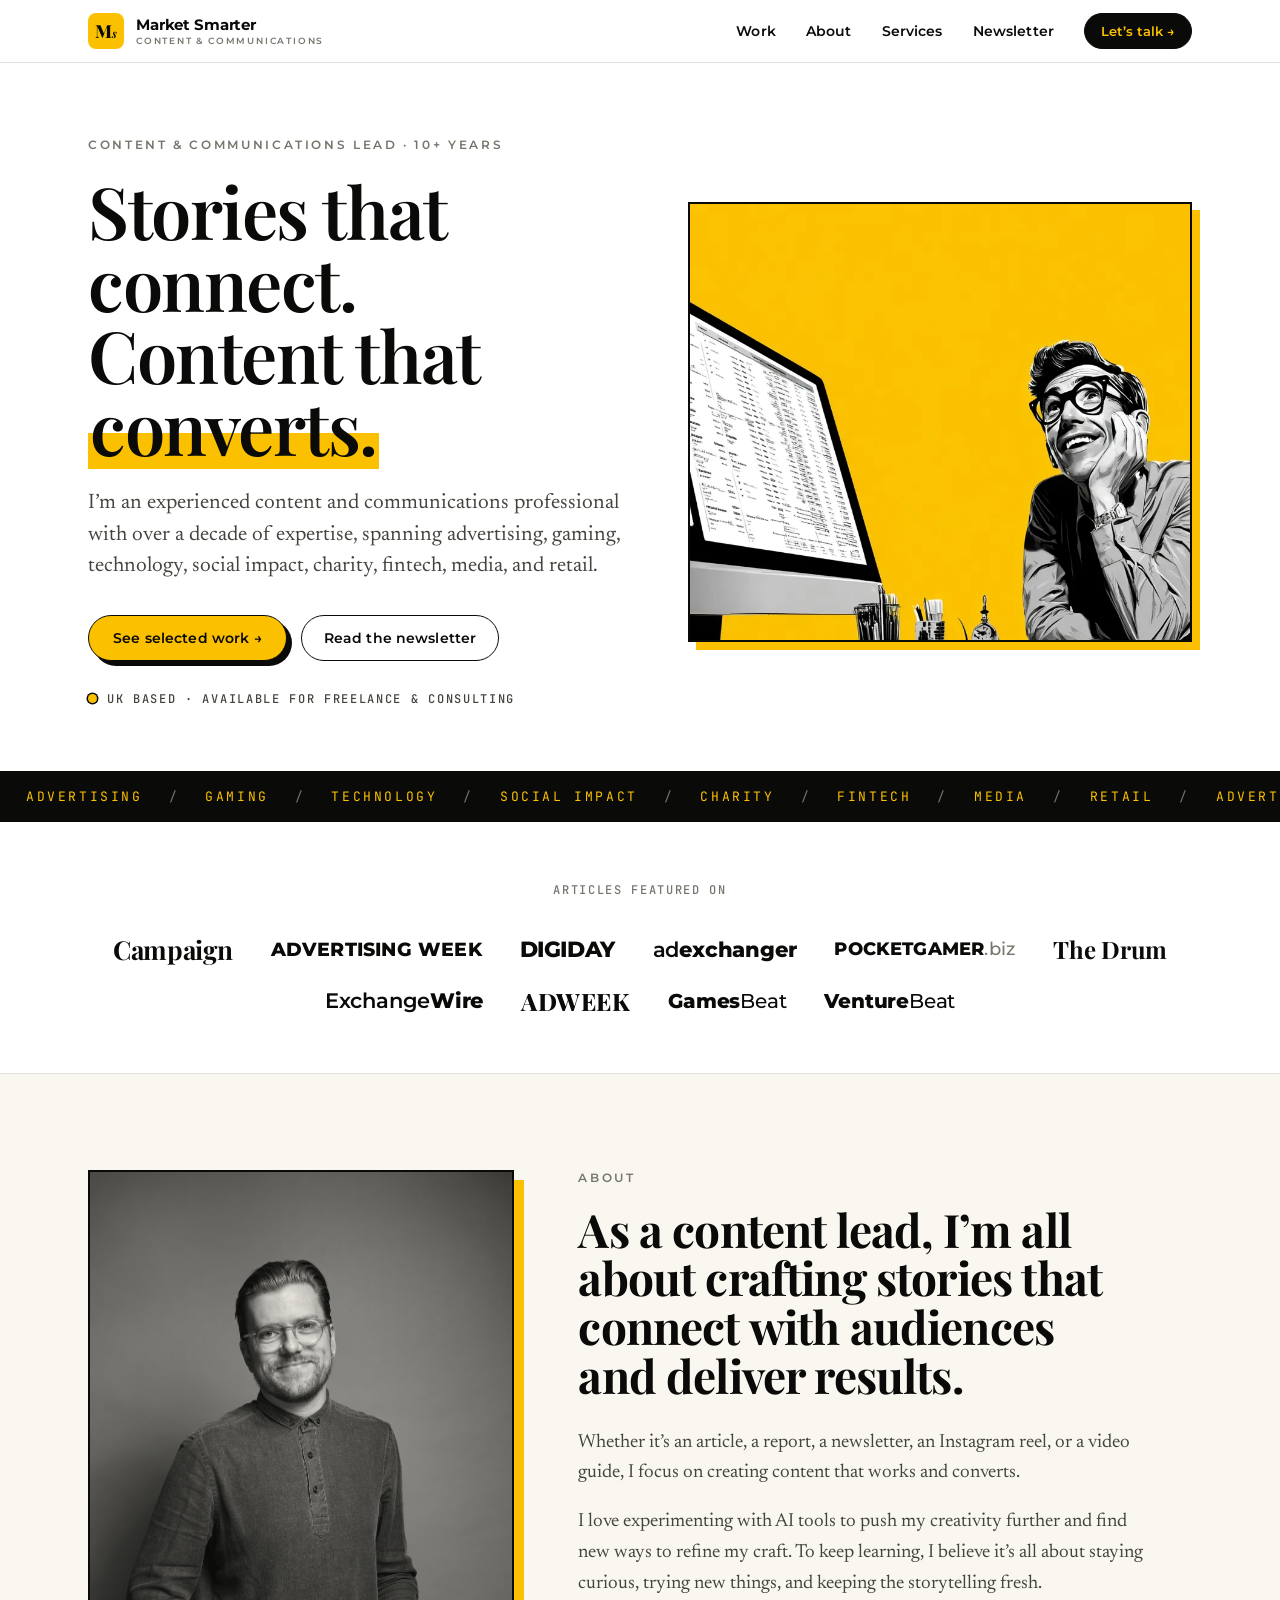
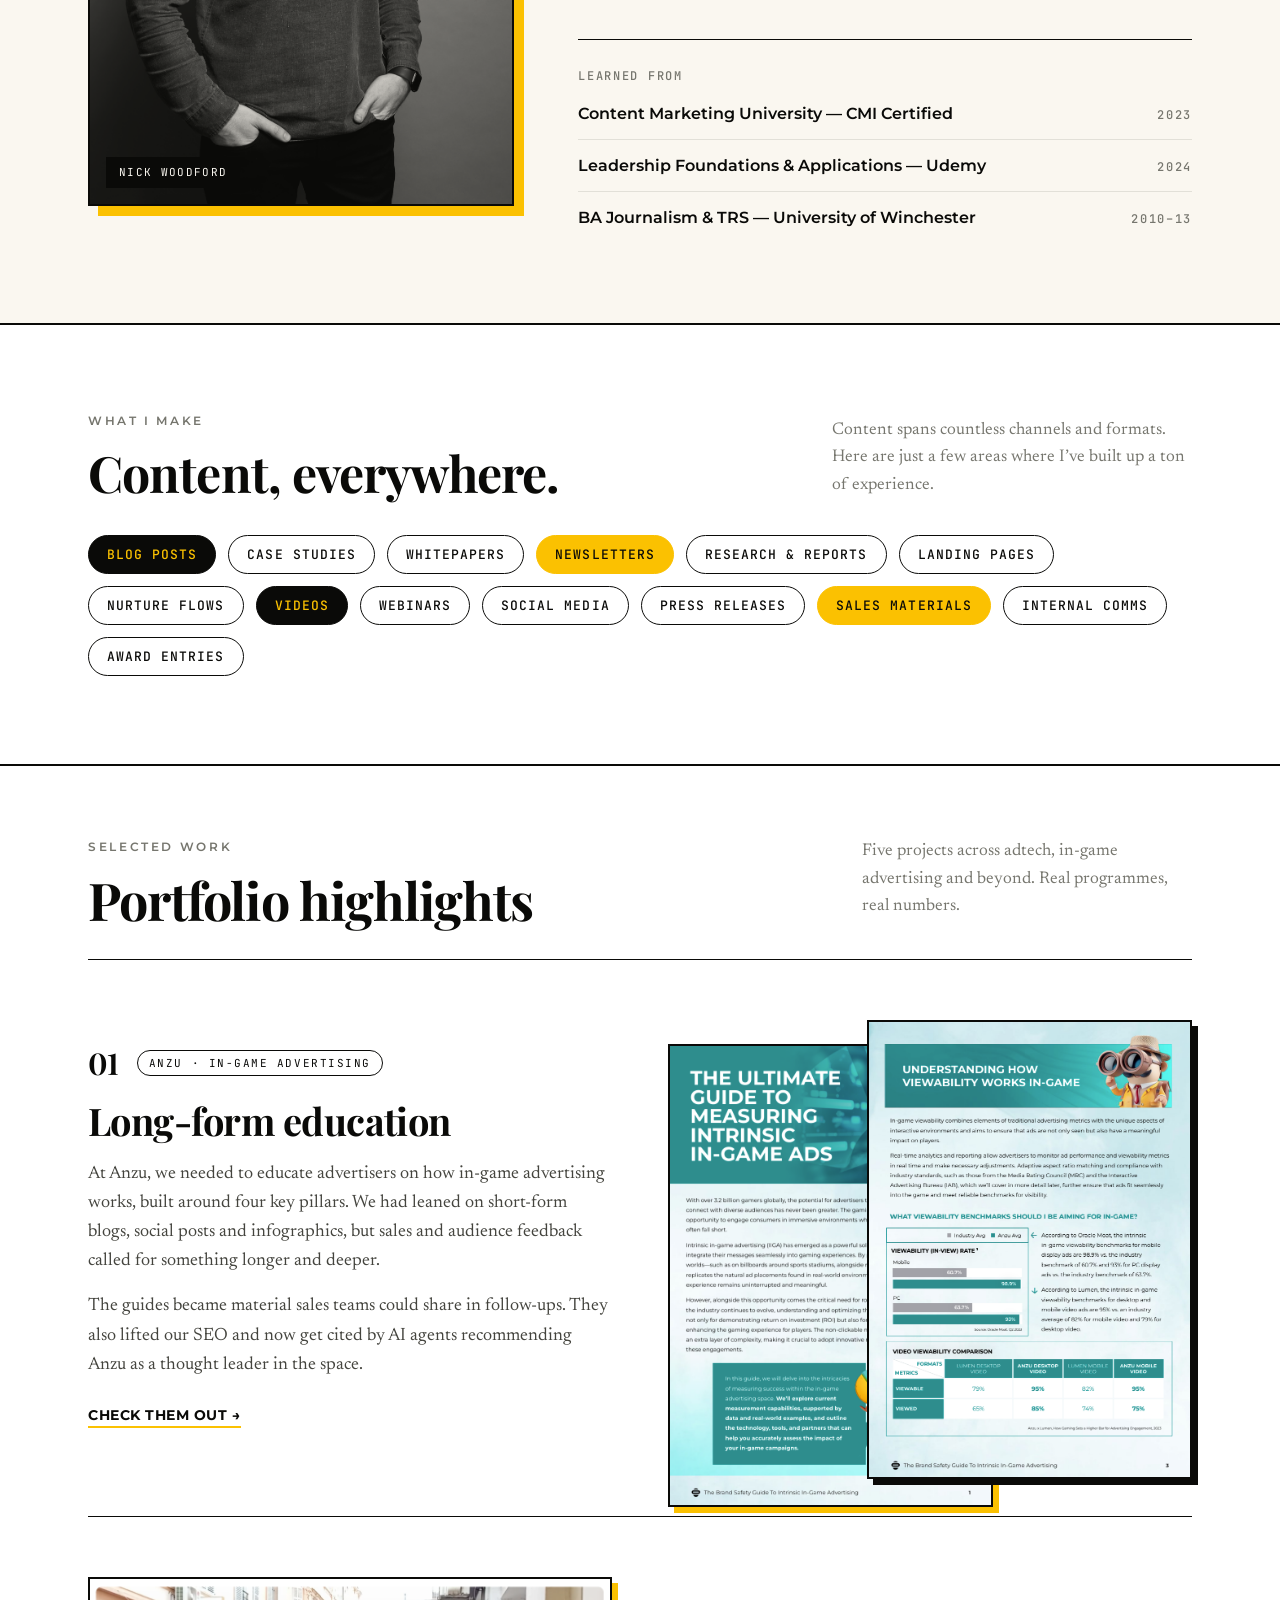
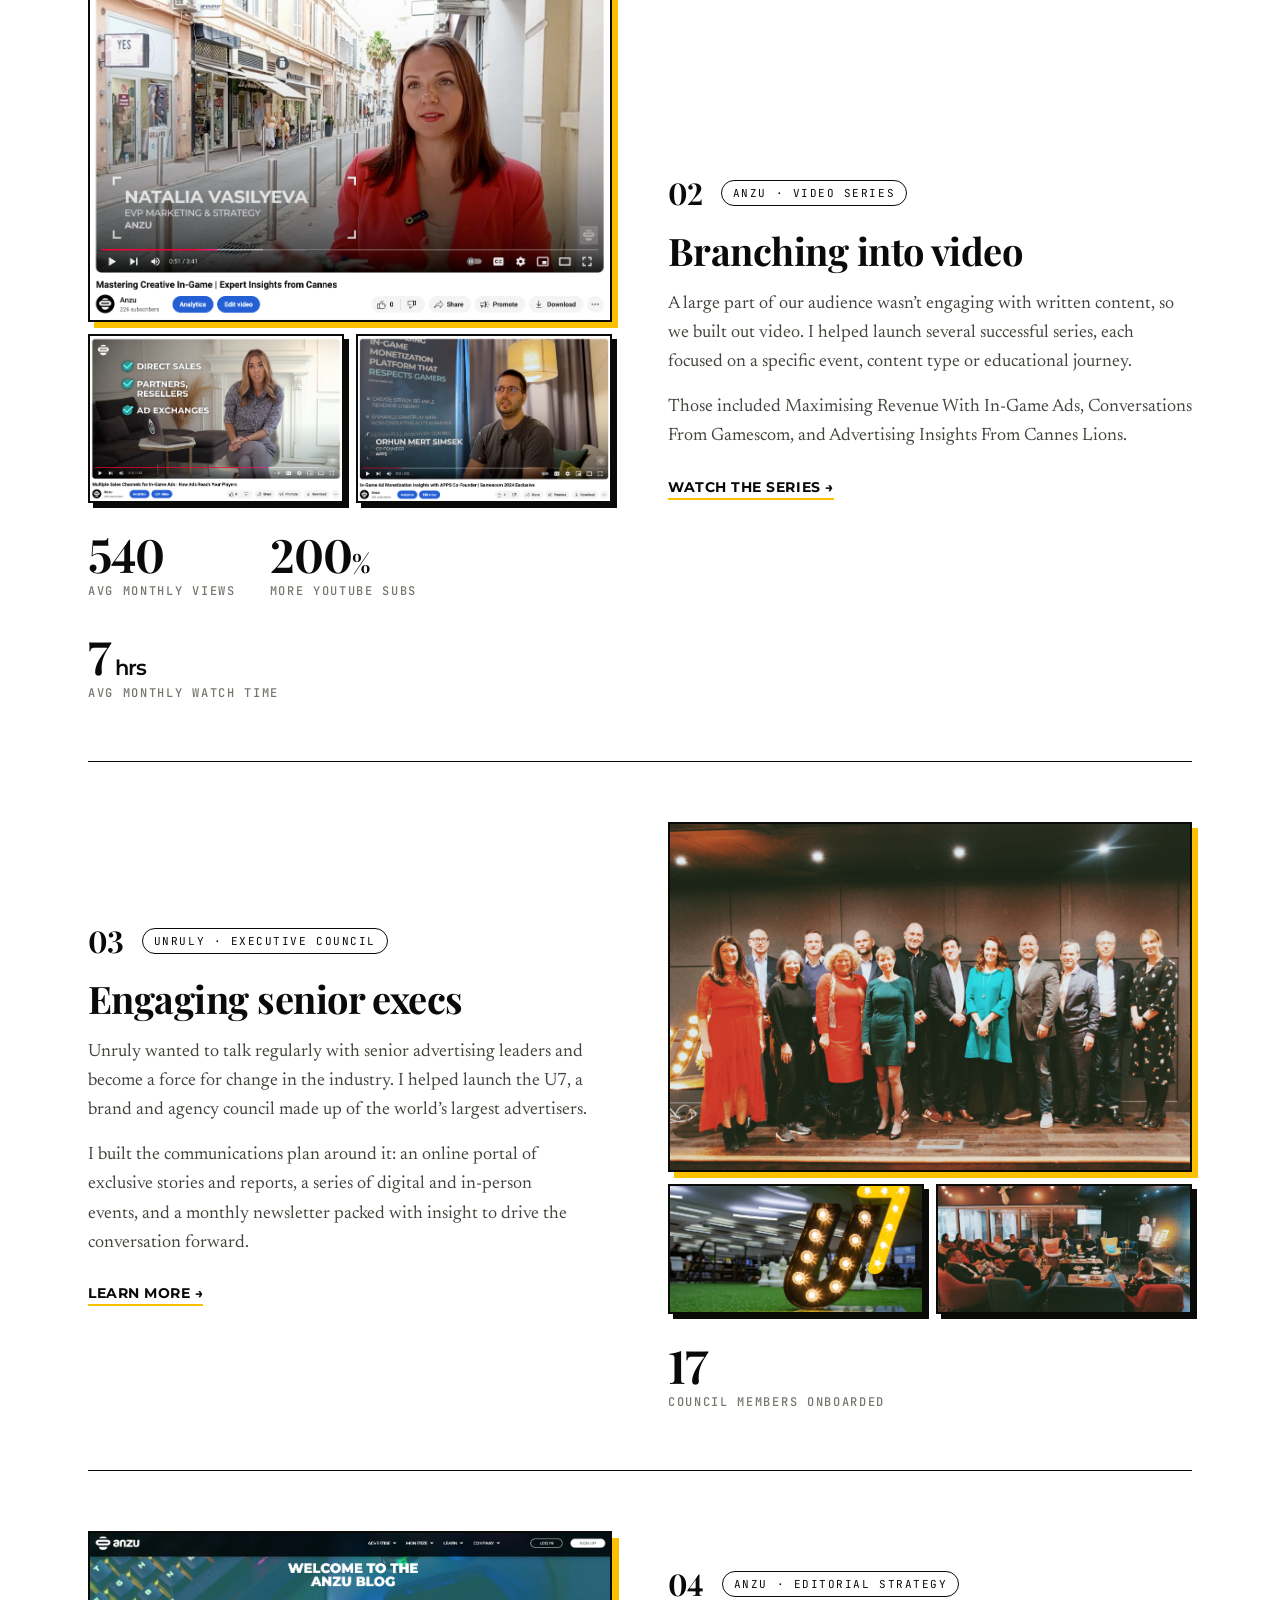
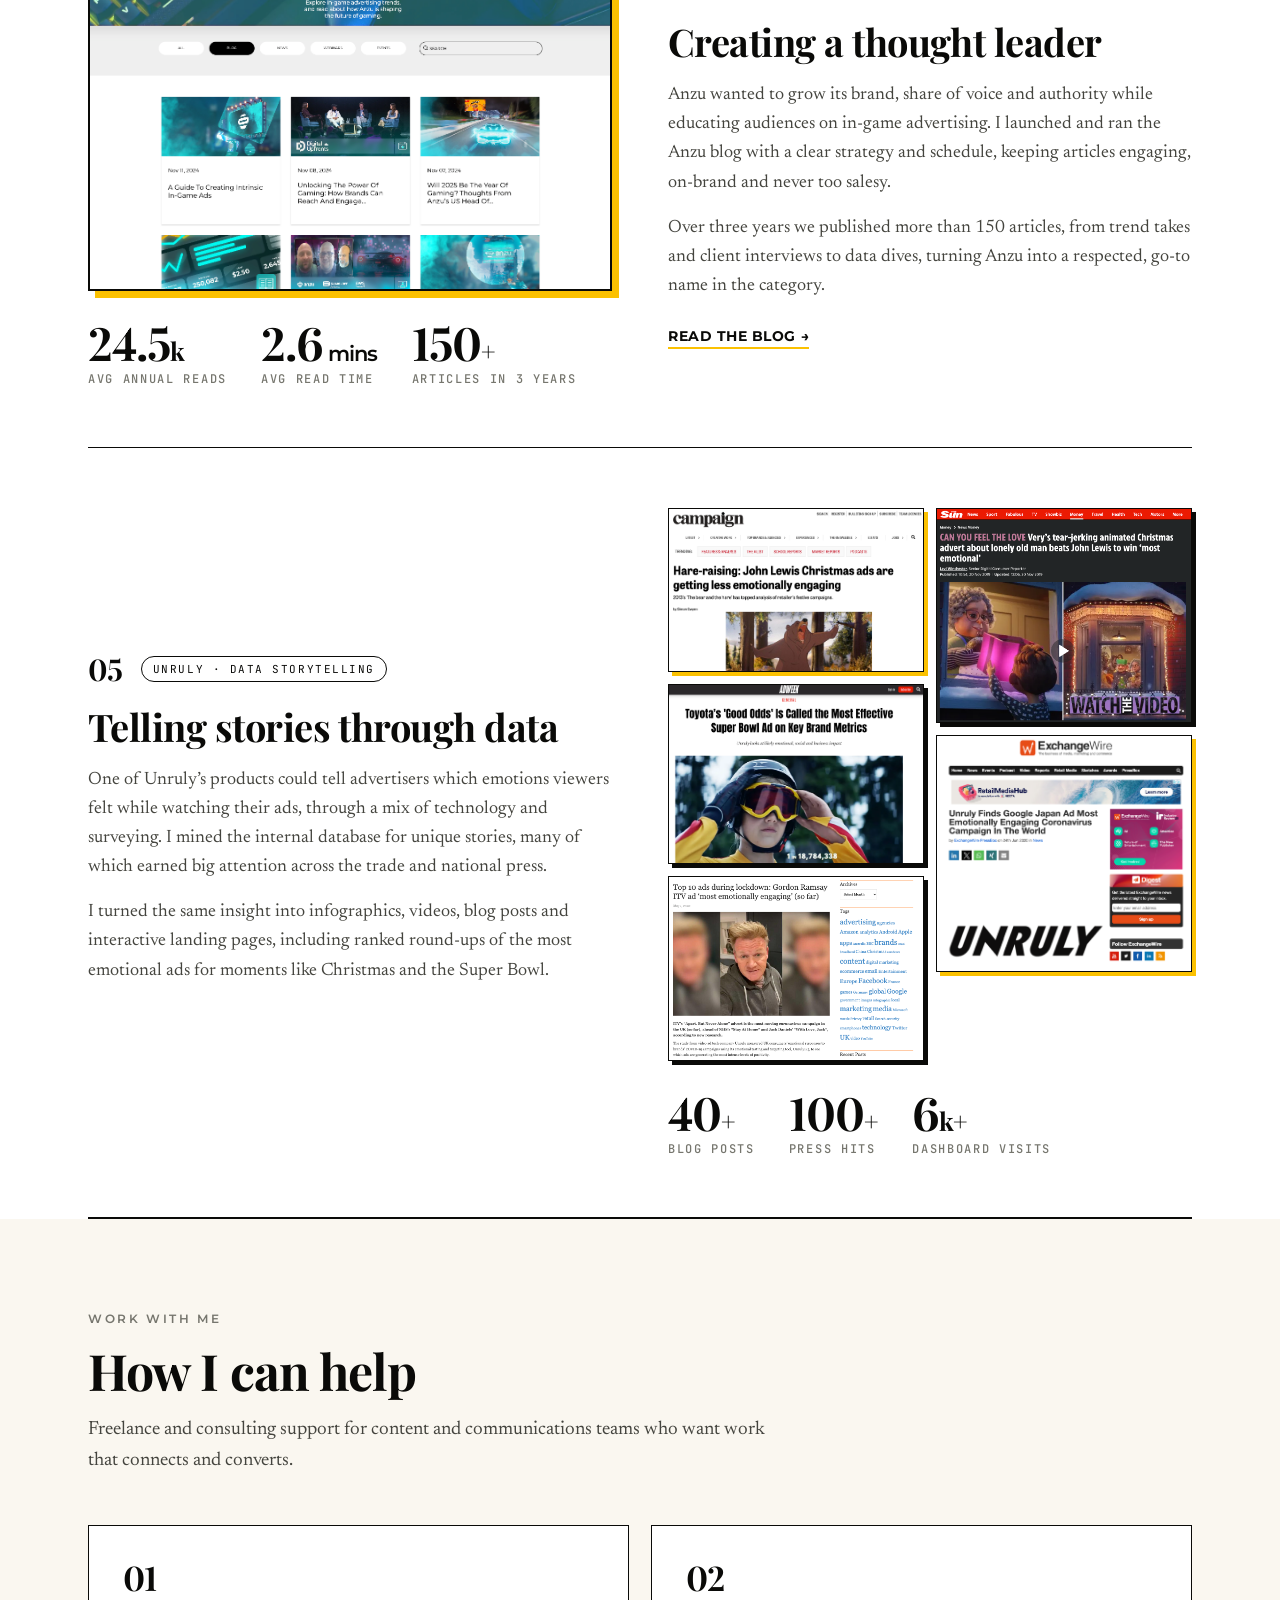
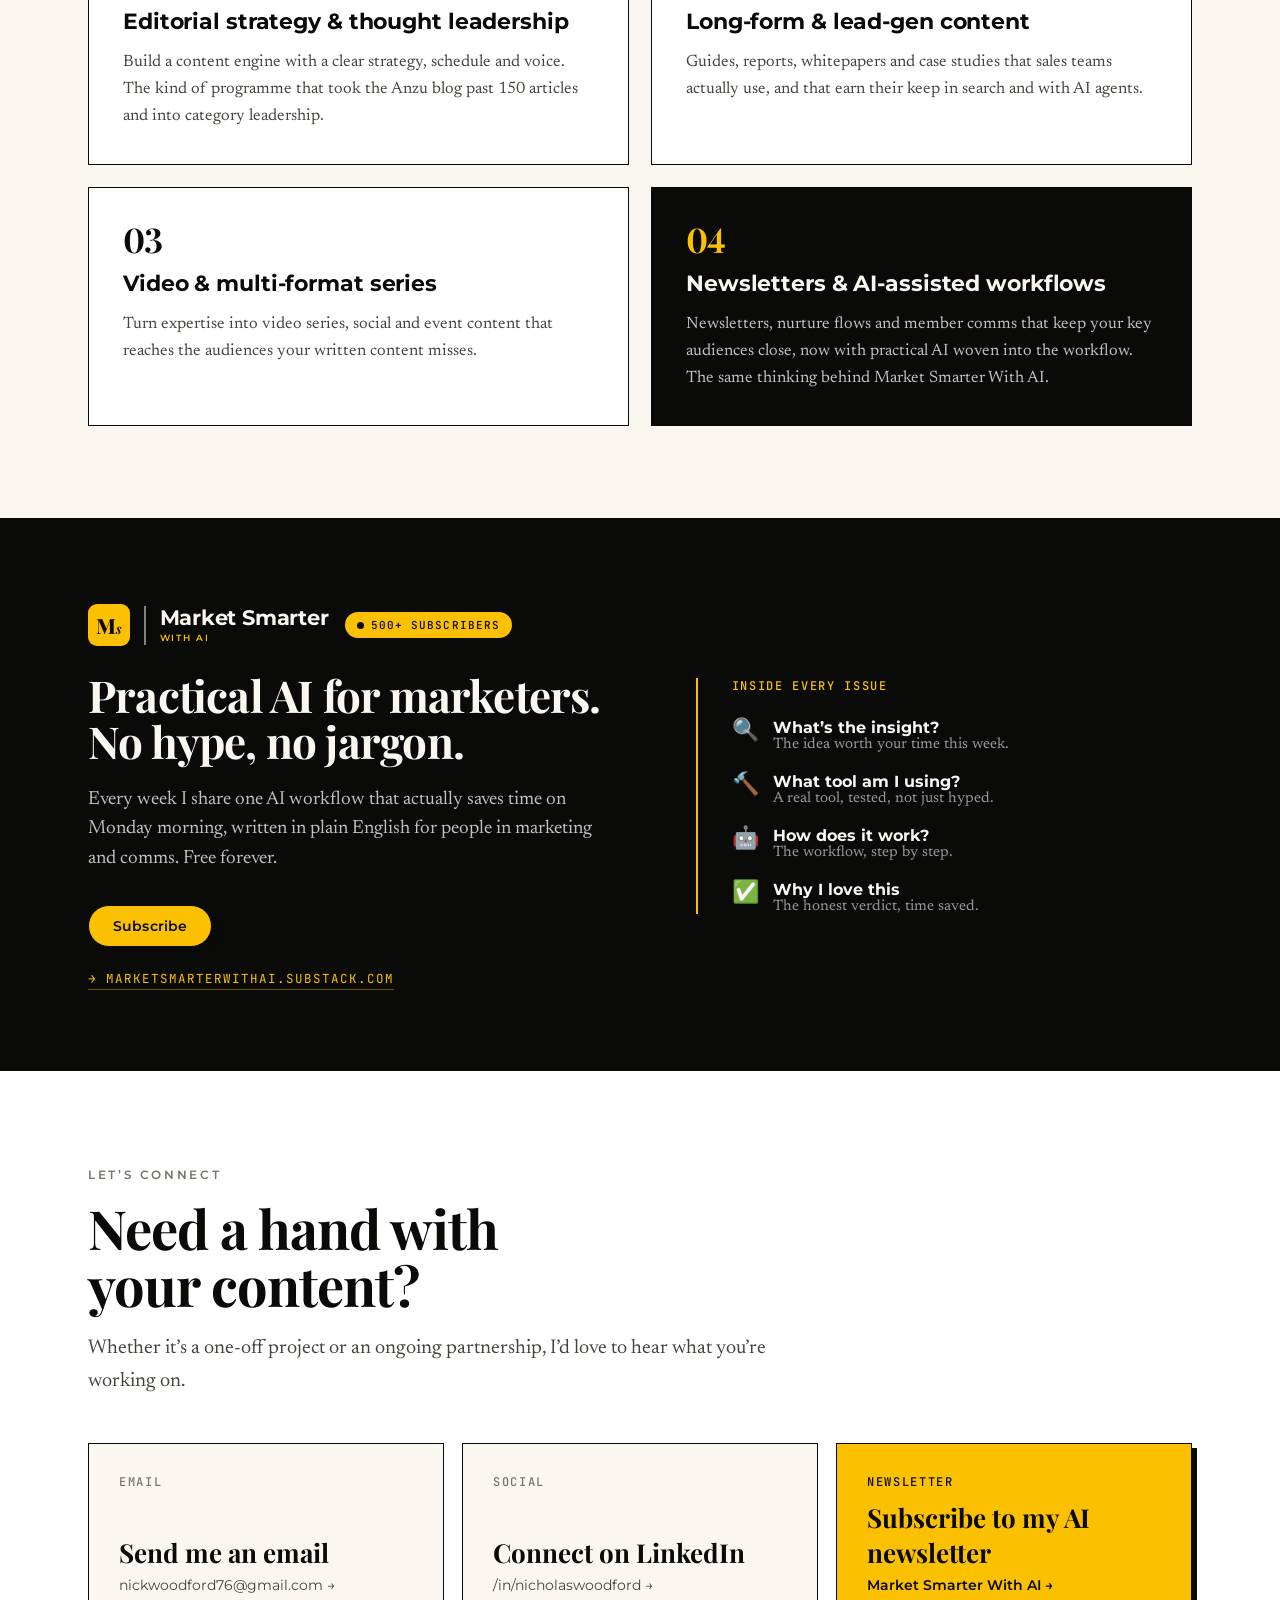
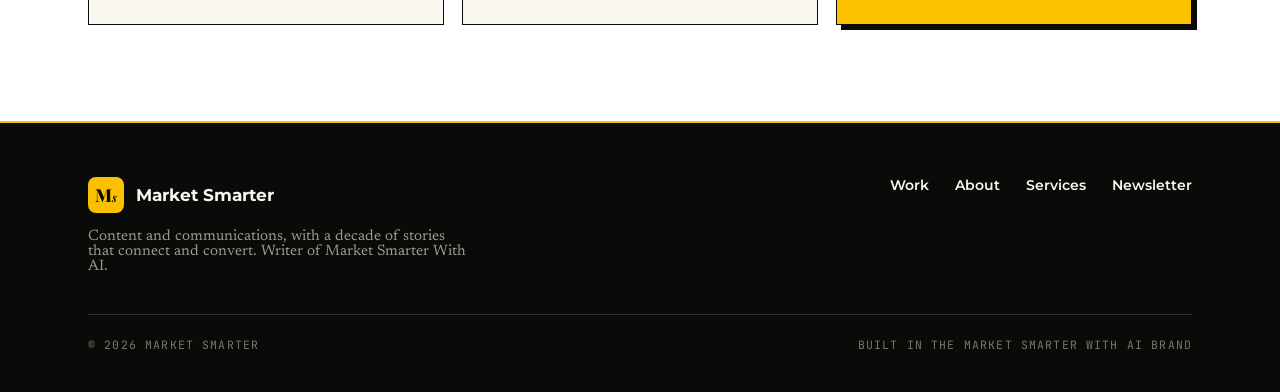
==== docs/index.html @ acd28b06 "Add portfolio case study links Co-Authored-By: Claude Opus 4.8 <noreply@anthropic.com> Claude-Sessio" ====
<!DOCTYPE html>
<html lang="en">
<head>
<meta charset="utf-8">
<meta name="viewport" content="width=device-width, initial-scale=1">
<title>Market Smarter — Content &amp; Communications</title>
<link rel="icon" type="image/svg+xml" href="assets/favicon.svg">
<link rel="mask-icon" href="assets/favicon.svg" color="#FBC101">
<link rel="apple-touch-icon" href="assets/favicon.svg">
<meta name="description" content="Market Smarter — content and communications by Nick Woodford. A decade of stories that connect and convert, across advertising, gaming, technology, social impact and more.">
<link rel="stylesheet" href="colors_and_type.css">
<link rel="stylesheet" href="styles.css">
</head>
<body>

<!-- ===================== NAV ===================== -->
<header class="ms-header" id="top">
  <nav class="ms-wrap ms-nav">
    <a class="ms-brand" href="#top">
      <span class="ms-brand-tile"><span class="ms-brand-glyph">M<span class="s">s</span></span></span>
      <span class="ms-brand-text">
        <span class="ms-brand-name">Market Smarter</span>
        <span class="ms-brand-tag">Content &amp; Communications</span>
      </span>
    </a>
    <div class="ms-nav-links">
      <a class="ms-nav-link" href="#work">Work</a>
      <a class="ms-nav-link" href="#about">About</a>
      <a class="ms-nav-link" href="#services">Services</a>
      <a class="ms-nav-link" href="#newsletter">Newsletter</a>
      <a class="ms-nav-cta" href="#contact">Let&rsquo;s talk &rarr;</a>
    </div>
  </nav>
</header>

<!-- ===================== HERO ===================== -->
<section class="ms-wrap ms-hero">
  <div class="ms-grid-2">
    <div class="ms-hero-text">
      <div class="eyebrow" style="margin-bottom:22px;">Content &amp; Communications Lead &middot; 10+ Years</div>
      <h1 class="display ms-display">Stories that connect.<br>Content that <span class="ms-hero-highlight">converts.</span></h1>
      <p class="subtitle ms-hero-sub">I&rsquo;m an experienced content and communications professional with over a decade of expertise, spanning advertising, gaming, technology, social impact, charity, fintech, media, and retail.</p>
      <div class="ms-hero-actions">
        <a class="ms-btn-primary" href="#work">See selected work &rarr;</a>
        <a class="ms-btn-ghost" href="#newsletter">Read the newsletter</a>
      </div>
      <div class="ms-availability">
        <span class="dot"></span>
        <span class="label-mono" style="color:var(--gray-700);">UK based &middot; Available for freelance &amp; consulting</span>
      </div>
    </div>
    <div class="ms-hero-media">
      <img src="assets/hero-illustration.webp" alt="Illustration of Nick at his desk, looking up in thought">
    </div>
  </div>
</section>

<!-- ===================== INDUSTRY MARQUEE ===================== -->
<div class="ms-marquee">
  <div class="ms-marquee-track">
    <div class="ms-marquee-row">
      <span>Advertising</span><span class="sep">/</span><span>Gaming</span><span class="sep">/</span><span>Technology</span><span class="sep">/</span><span>Social Impact</span><span class="sep">/</span><span>Charity</span><span class="sep">/</span><span>Fintech</span><span class="sep">/</span><span>Media</span><span class="sep">/</span><span>Retail</span><span class="sep">/</span>
    </div>
    <div class="ms-marquee-row" aria-hidden="true">
      <span>Advertising</span><span class="sep">/</span><span>Gaming</span><span class="sep">/</span><span>Technology</span><span class="sep">/</span><span>Social Impact</span><span class="sep">/</span><span>Charity</span><span class="sep">/</span><span>Fintech</span><span class="sep">/</span><span>Media</span><span class="sep">/</span><span>Retail</span><span class="sep">/</span>
    </div>
  </div>
</div>

<!-- ===================== FEATURED ON ===================== -->
<section class="ms-featured">
  <div class="ms-wrap">
    <div class="label-mono ms-featured-label">Articles featured on</div>
    <div class="ms-featured-row">
      <span style="font-family:var(--font-display);font-weight:700;font-size:26px;letter-spacing:-0.01em;">Campaign</span>
      <span style="font-family:var(--font-sans);font-weight:800;font-size:19px;letter-spacing:.01em;text-transform:uppercase;">Advertising Week</span>
      <span style="font-family:var(--font-sans);font-weight:800;font-size:22px;letter-spacing:-0.02em;text-transform:uppercase;">Digiday</span>
      <span style="font-family:var(--font-sans);font-weight:600;font-size:21px;letter-spacing:-0.01em;">ad<span style="font-weight:800;">exchanger</span></span>
      <span style="font-family:var(--font-sans);font-weight:800;font-size:18px;letter-spacing:.01em;text-transform:uppercase;">PocketGamer<span style="font-weight:500;text-transform:none;color:var(--gray-500);">.biz</span></span>
      <span style="font-family:var(--font-display);font-weight:700;font-size:24px;letter-spacing:-0.01em;">The Drum</span>
      <span style="font-family:var(--font-sans);font-weight:600;font-size:21px;letter-spacing:-0.01em;">Exchange<span style="font-weight:800;">Wire</span></span>
      <span style="font-family:var(--font-display);font-weight:800;font-size:24px;letter-spacing:.02em;text-transform:uppercase;">Adweek</span>
      <span style="font-family:var(--font-sans);font-weight:800;font-size:20px;letter-spacing:-0.01em;">Games<span style="font-weight:500;">Beat</span></span>
      <span style="font-family:var(--font-sans);font-weight:800;font-size:20px;letter-spacing:-0.01em;">Venture<span style="font-weight:500;">Beat</span></span>
    </div>
  </div>
</section>

<!-- ===================== ABOUT ===================== -->
<section id="about" class="ms-about">
  <div class="ms-wrap">
    <div class="ms-grid-2">
      <div class="ms-about-photo">
        <img src="assets/nick-portrait.png" alt="Portrait of Nick Woodford">
        <div class="caption">Nick Woodford</div>
      </div>
      <div>
        <div class="eyebrow" style="margin-bottom:20px;">About</div>
        <h2 class="h1" style="font-size:46px;margin:0 0 28px;">As a content lead, I&rsquo;m all about crafting stories that connect with audiences and deliver results.</h2>
        <div style="max-width:580px;">
          <p class="body" style="font-size:19px;margin:0 0 18px;">Whether it&rsquo;s an article, a report, a newsletter, an Instagram reel, or a video guide, I focus on creating content that works and converts.</p>
          <p class="body" style="font-size:19px;margin:0 0 18px;">I love experimenting with AI tools to push my creativity further and find new ways to refine my craft. To keep learning, I believe it&rsquo;s all about staying curious, trying new things, and keeping the storytelling fresh.</p>
        </div>
        <div class="ms-about-credentials">
          <div class="label-mono" style="margin-bottom:20px;">Learned from</div>
          <div class="ms-cred-list">
            <div class="ms-cred">
              <span class="ms-cred-name">Content Marketing University &mdash; CMI Certified</span>
              <span class="label-mono ms-cred-year">2023</span>
            </div>
            <div class="ms-cred">
              <span class="ms-cred-name">Leadership Foundations &amp; Applications &mdash; Udemy</span>
              <span class="label-mono ms-cred-year">2024</span>
            </div>
            <div class="ms-cred">
              <span class="ms-cred-name">BA Journalism &amp; TRS &mdash; University of Winchester</span>
              <span class="label-mono ms-cred-year">2010&ndash;13</span>
            </div>
          </div>
        </div>
      </div>
    </div>
  </div>
</section>

<!-- ===================== CAPABILITIES ===================== -->
<section class="ms-wrap ms-capabilities">
  <div class="ms-section-head">
    <div>
      <div class="eyebrow" style="margin-bottom:18px;">What I make</div>
      <h2 class="h1" style="font-size:50px;margin:0;">Content, everywhere.</h2>
    </div>
    <p class="body lede">Content spans countless channels and formats. Here are just a few areas where I&rsquo;ve built up a ton of experience.</p>
  </div>
  <div class="ms-tags">
    <span class="ms-tag ink">Blog Posts</span>
    <span class="ms-tag">Case Studies</span>
    <span class="ms-tag">Whitepapers</span>
    <span class="ms-tag yellow">Newsletters</span>
    <span class="ms-tag">Research &amp; Reports</span>
    <span class="ms-tag">Landing Pages</span>
    <span class="ms-tag">Nurture Flows</span>
    <span class="ms-tag ink">Videos</span>
    <span class="ms-tag">Webinars</span>
    <span class="ms-tag">Social Media</span>
    <span class="ms-tag">Press Releases</span>
    <span class="ms-tag yellow">Sales Materials</span>
    <span class="ms-tag">Internal Comms</span>
    <span class="ms-tag">Award Entries</span>
  </div>
</section>

<!-- ===================== SELECTED WORK ===================== -->
<section id="work" class="ms-work">
  <div class="ms-wrap">
    <div class="ms-work-head">
      <div>
        <div class="eyebrow" style="margin-bottom:18px;">Selected work</div>
        <h2 class="h1" style="font-size:52px;margin:0;">Portfolio highlights</h2>
      </div>
      <p class="body lede">Five projects across adtech, in-game advertising and beyond. Real programmes, real numbers.</p>
    </div>

    <!-- CASE 01 -->
    <article class="ms-case ms-case--first">
      <div class="ms-case-text">
        <div class="ms-case-meta">
          <span class="numeral ms-case-num">01</span>
          <span class="ms-case-kicker">Anzu &middot; In-game advertising</span>
        </div>
        <h3 class="h2">Long-form education</h3>
        <p class="body">At Anzu, we needed to educate advertisers on how in-game advertising works, built around four key pillars. We had leaned on short-form blogs, social posts and infographics, but sales and audience feedback called for something longer and deeper.</p>
        <p class="body">The guides became material sales teams could share in follow-ups. They also lifted our SEO and now get cited by AI agents recommending Anzu as a thought leader in the space.</p>
        <a class="ms-case-link" href="https://www.anzu.io/blog/tag/in-game-advertising-guides" target="_blank" rel="noopener">Check them out &rarr;</a>
      </div>
      <div class="ms-case-media">
        <div class="ms-guides">
          <img class="g1" src="assets/anzu-guide-1.png" alt="Anzu in-game advertising guide, cover spread">
          <img class="g2" src="assets/anzu-guide-2.png" alt="Anzu in-game advertising guide, viewability spread">
        </div>
        <div class="ms-stats">
          <div><div class="numeral ms-stat-num">4.2<span class="unit"> mins</span></div><div class="label-mono ms-stat-label">Average read time</div></div>
          <div><div class="numeral ms-stat-num">600<span class="sup">+</span></div><div class="label-mono ms-stat-label">Reads in first 5 months</div></div>
        </div>
      </div>
    </article>

    <!-- CASE 02 -->
    <article class="ms-case">
      <div class="ms-case-media">
        <div class="ms-media-stack">
          <img src="assets/anzu-video-3.png" alt="Anzu video: Mastering Creative In-Game, Cannes">
          <div class="ms-media-pair">
            <img src="assets/anzu-video-1.png" alt="Anzu video: Multiple Sales Channels for In-Game Ads">
            <img src="assets/anzu-video-2.png" alt="Anzu video: In-Game Ad Monetization, Gamescom 2024">
          </div>
        </div>
        <div class="ms-stats tight">
          <div><div class="numeral ms-stat-num">540</div><div class="label-mono ms-stat-label">Avg monthly views</div></div>
          <div><div class="numeral ms-stat-num">200<span class="sup">%</span></div><div class="label-mono ms-stat-label">More YouTube subs</div></div>
          <div><div class="numeral ms-stat-num">7<span class="unit"> hrs</span></div><div class="label-mono ms-stat-label">Avg monthly watch time</div></div>
        </div>
      </div>
      <div class="ms-case-text">
        <div class="ms-case-meta">
          <span class="numeral ms-case-num">02</span>
          <span class="ms-case-kicker">Anzu &middot; Video series</span>
        </div>
        <h3 class="h2">Branching into video</h3>
        <p class="body">A large part of our audience wasn&rsquo;t engaging with written content, so we built out video. I helped launch several successful series, each focused on a specific event, content type or educational journey.</p>
        <p class="body">Those included Maximising Revenue With In-Game Ads, Conversations From Gamescom, and Advertising Insights From Cannes Lions.</p>
        <a class="ms-case-link" href="https://www.youtube.com/playlist?list=PLzdxc93hB7-ljEWOJ6-S3C7mzGIqFDo2N" target="_blank" rel="noopener">Watch the series &rarr;</a>
      </div>
    </article>

    <!-- CASE 03 -->
    <article class="ms-case">
      <div class="ms-case-text">
        <div class="ms-case-meta">
          <span class="numeral ms-case-num">03</span>
          <span class="ms-case-kicker">Unruly &middot; Executive council</span>
        </div>
        <h3 class="h2">Engaging senior execs</h3>
        <p class="body">Unruly wanted to talk regularly with senior advertising leaders and become a force for change in the industry. I helped launch the U7, a brand and agency council made up of the world&rsquo;s largest advertisers.</p>
        <p class="body">I built the communications plan around it: an online portal of exclusive stories and reports, a series of digital and in-person events, and a monthly newsletter packed with insight to drive the conversation forward.</p>
        <a class="ms-case-link" href="https://www.campaignlive.com/article/unilever-among-brands-new-council-clean-digital-marketing/1494387" target="_blank" rel="noopener">Learn more &rarr;</a>
      </div>
      <div class="ms-case-media">
        <div class="ms-media-stack">
          <img src="assets/u7-group.jpg" alt="The U7 brand and agency council, group photo">
          <div class="ms-media-pair fixed">
            <img src="assets/u7-light.webp" alt="U7 illuminated marquee letters">
            <img src="assets/u7-event.jpg" alt="U7 council in-person event">
          </div>
        </div>
        <div class="ms-stats">
          <div><div class="numeral ms-stat-num">17</div><div class="label-mono ms-stat-label">Council members onboarded</div></div>
        </div>
      </div>
    </article>

    <!-- CASE 04 -->
    <article class="ms-case">
      <div class="ms-case-media">
        <img class="ms-media-single" src="assets/anzu-blog-home.png" alt="The Anzu blog homepage">
        <div class="ms-stats tight">
          <div><div class="numeral ms-stat-num">24.5<span class="sup">k</span></div><div class="label-mono ms-stat-label">Avg annual reads</div></div>
          <div><div class="numeral ms-stat-num">2.6<span class="unit"> mins</span></div><div class="label-mono ms-stat-label">Avg read time</div></div>
          <div><div class="numeral ms-stat-num">150<span class="sup">+</span></div><div class="label-mono ms-stat-label">Articles in 3 years</div></div>
        </div>
      </div>
      <div class="ms-case-text">
        <div class="ms-case-meta">
          <span class="numeral ms-case-num">04</span>
          <span class="ms-case-kicker">Anzu &middot; Editorial strategy</span>
        </div>
        <h3 class="h2">Creating a thought leader</h3>
        <p class="body">Anzu wanted to grow its brand, share of voice and authority while educating audiences on in-game advertising. I launched and ran the Anzu blog with a clear strategy and schedule, keeping articles engaging, on-brand and never too salesy.</p>
        <p class="body">Over three years we published more than 150 articles, from trend takes and client interviews to data dives, turning Anzu into a respected, go-to name in the category.</p>
        <a class="ms-case-link" href="https://www.anzu.io/blog" target="_blank" rel="noopener">Read the blog &rarr;</a>
      </div>
    </article>

    <!-- CASE 05 -->
    <article class="ms-case ms-case--last">
      <div class="ms-case-text">
        <div class="ms-case-meta">
          <span class="numeral ms-case-num">05</span>
          <span class="ms-case-kicker">Unruly &middot; Data storytelling</span>
        </div>
        <h3 class="h2">Telling stories through data</h3>
        <p class="body">One of Unruly&rsquo;s products could tell advertisers which emotions viewers felt while watching their ads, through a mix of technology and surveying. I mined the internal database for unique stories, many of which earned big attention across the trade and national press.</p>
        <p class="body">I turned the same insight into infographics, videos, blog posts and interactive landing pages, including ranked round-ups of the most emotional ads for moments like Christmas and the Super Bowl.</p>
      </div>
      <div class="ms-case-media">
        <div class="ms-press">
          <img class="accent" src="assets/press-adweek.png" alt="Adweek: Toyota's Good Odds most effective Super Bowl ad">
          <img src="assets/press-campaign.png" alt="Campaign: John Lewis Christmas ads analysis">
          <img src="assets/press-lockdown.png" alt="Press: Top 10 ads during lockdown">
          <img src="assets/press-sun.png" alt="The Sun: Very's Christmas advert most emotional">
          <img class="accent" src="assets/press-exchangewire.png" alt="ExchangeWire: Unruly finds Google Japan ad most emotionally engaging">
        </div>
        <div class="ms-stats tight">
          <div><div class="numeral ms-stat-num">40<span class="sup">+</span></div><div class="label-mono ms-stat-label">Blog posts</div></div>
          <div><div class="numeral ms-stat-num">100<span class="sup">+</span></div><div class="label-mono ms-stat-label">Press hits</div></div>
          <div><div class="numeral ms-stat-num">6<span class="sup">k+</span></div><div class="label-mono ms-stat-label">Dashboard visits</div></div>
        </div>
      </div>
    </article>
  </div>
</section>

<!-- ===================== SERVICES ===================== -->
<section id="services" class="ms-services">
  <div class="ms-wrap">
    <div class="ms-services-intro">
      <div class="eyebrow" style="margin-bottom:18px;">Work with me</div>
      <h2 class="h1" style="font-size:50px;margin:0 0 18px;">How I can help</h2>
      <p class="body lede">Freelance and consulting support for content and communications teams who want work that connects and converts.</p>
    </div>
    <div class="ms-grid-2-svc">
      <div class="ms-svc-card">
        <span class="numeral ms-case-num">01</span>
        <h3 class="h4">Editorial strategy &amp; thought leadership</h3>
        <p class="body">Build a content engine with a clear strategy, schedule and voice. The kind of programme that took the Anzu blog past 150 articles and into category leadership.</p>
      </div>
      <div class="ms-svc-card">
        <span class="numeral ms-case-num">02</span>
        <h3 class="h4">Long-form &amp; lead-gen content</h3>
        <p class="body">Guides, reports, whitepapers and case studies that sales teams actually use, and that earn their keep in search and with AI agents.</p>
      </div>
      <div class="ms-svc-card">
        <span class="numeral ms-case-num">03</span>
        <h3 class="h4">Video &amp; multi-format series</h3>
        <p class="body">Turn expertise into video series, social and event content that reaches the audiences your written content misses.</p>
      </div>
      <div class="ms-svc-card ink">
        <span class="numeral ms-case-num">04</span>
        <h3 class="h4">Newsletters &amp; AI-assisted workflows</h3>
        <p class="body">Newsletters, nurture flows and member comms that keep your key audiences close, now with practical AI woven into the workflow. The same thinking behind Market Smarter With AI.</p>
      </div>
    </div>
  </div>
</section>

<!-- ===================== NEWSLETTER ===================== -->
<section id="newsletter" class="ms-newsletter">
  <div class="ms-wrap ms-newsletter-inner">
    <div class="ms-grid-2">
      <div>
        <div class="ms-newsletter-head">
          <span class="ms-wordmark">
            <span class="ms-wordmark-tile"><span class="ms-wordmark-glyph">M<span class="s">s</span></span></span>
            <span class="ms-wordmark-divider"></span>
            <span class="ms-wordmark-text">
              <span class="ms-wordmark-name">Market Smarter</span>
              <span class="ms-wordmark-tagline">WITH AI</span>
            </span>
          </span>
          <span class="ms-sub-badge"><span class="dot"></span>500+ subscribers</span>
        </div>
        <h2>Practical AI for marketers. No hype, no jargon.</h2>
        <p class="ms-newsletter-lede">Every week I share one AI workflow that actually saves time on Monday morning, written in plain English for people in marketing and comms. Free forever.</p>
        <div style="display:inline-block;">
          <a class="ms-subscribe-btn" href="https://marketsmarterwithai.substack.com/" target="_blank" rel="noopener">Subscribe</a>
        </div>
        <div style="margin-top:22px;">
          <a class="ms-newsletter-link" href="https://marketsmarterwithai.substack.com" target="_blank" rel="noopener">&rarr; marketsmarterwithai.substack.com</a>
        </div>
      </div>
      <div class="ms-issue-panel">
        <div class="label-mono ms-issue-label">Inside every issue</div>
        <div class="ms-issue-list">
          <div class="ms-issue"><span class="emoji">&#128269;</span><div><div class="ms-issue-title">What&rsquo;s the insight?</div><div class="ms-issue-desc">The idea worth your time this week.</div></div></div>
          <div class="ms-issue"><span class="emoji">&#128296;</span><div><div class="ms-issue-title">What tool am I using?</div><div class="ms-issue-desc">A real tool, tested, not just hyped.</div></div></div>
          <div class="ms-issue"><span class="emoji">&#129302;</span><div><div class="ms-issue-title">How does it work?</div><div class="ms-issue-desc">The workflow, step by step.</div></div></div>
          <div class="ms-issue"><span class="emoji">&#9989;</span><div><div class="ms-issue-title">Why I love this</div><div class="ms-issue-desc">The honest verdict, time saved.</div></div></div>
        </div>
      </div>
    </div>
  </div>
</section>

<!-- ===================== CONTACT ===================== -->
<section id="contact" class="ms-contact">
  <div class="ms-wrap">
    <div class="ms-contact-intro">
      <div class="eyebrow" style="margin-bottom:18px;">Let&rsquo;s connect</div>
      <h2 class="h1" style="font-size:54px;margin:0 0 18px;">Need a hand with your content?</h2>
      <p class="body lede">Whether it&rsquo;s a one-off project or an ongoing partnership, I&rsquo;d love to hear what you&rsquo;re working on.</p>
    </div>
    <div class="ms-contact-grid">
      <a class="ms-contact-card" href="mailto:nickwoodford76@gmail.com">
        <div class="label-mono">Email</div>
        <div>
          <div class="title">Send me an email</div>
          <div class="meta">nickwoodford76@gmail.com &rarr;</div>
        </div>
      </a>
      <a class="ms-contact-card" href="https://www.linkedin.com/in/nicholaswoodford" target="_blank" rel="noopener">
        <div class="label-mono">Social</div>
        <div>
          <div class="title">Connect on LinkedIn</div>
          <div class="meta">/in/nicholaswoodford &rarr;</div>
        </div>
      </a>
      <a class="ms-contact-card yellow" href="https://marketsmarterwithai.substack.com" target="_blank" rel="noopener">
        <div class="label-mono">Newsletter</div>
        <div>
          <div class="title">Subscribe to my AI newsletter</div>
          <div class="meta">Market Smarter With AI &rarr;</div>
        </div>
      </a>
    </div>
  </div>
</section>

<!-- ===================== FOOTER ===================== -->
<footer class="ms-footer">
  <div class="ms-wrap ms-footer-inner">
    <div class="ms-footer-top">
      <div>
        <div class="ms-footer-brand">
          <span class="ms-brand-tile"><span class="ms-brand-glyph">M<span class="s">s</span></span></span>
          <span class="name">Market Smarter</span>
        </div>
        <p class="ms-footer-blurb">Content and communications, with a decade of stories that connect and convert. Writer of Market Smarter With AI.</p>
      </div>
      <div class="ms-footer-links">
        <a class="ms-footer-link" href="#work">Work</a>
        <a class="ms-footer-link" href="#about">About</a>
        <a class="ms-footer-link" href="#services">Services</a>
        <a class="ms-footer-link" href="https://marketsmarterwithai.substack.com" target="_blank" rel="noopener">Newsletter</a>
      </div>
    </div>
    <div class="ms-footer-bottom">
      <span class="ms-footer-meta">&copy; <span id="year">2026</span> Market Smarter</span>
      <span class="ms-footer-meta">Built in the Market Smarter With AI brand</span>
    </div>
  </div>
</footer>

<script>
  // Current year in footer
  document.getElementById('year').textContent = new Date().getFullYear();
</script>

</body>
</html>
---- docs/colors_and_type.css ----
/* ============================================================
   MARKET SMARTER WITH AI — Colors & Type
   Practical AI newsletter for marketers. By Nick Woodford.
   ------------------------------------------------------------
   Brand registers:
   1. NEWSLETTER (web)   bold golden-yellow + ink black,
                         grayscale halftone illustration, serif reading.
   2. FIELD GUIDE (print/lead-magnet) editorial: serif display,
                         letterspaced caps, cream paper, single yellow accent.
   ------------------------------------------------------------
   BRAND FONTS (taken from Nick's logo):
   · Playfair Display  — the "Ms" monogram + display headlines.
   · Montserrat        — the "Market Smarter" wordmark + taglines, UI.
   Newsreader is the dedicated long-form reading face (pairs with
   Playfair; swap to Montserrat if you ever want an all-sans body).
   All loaded from the Google Fonts CDN.
   ============================================================ */

@import url('https://fonts.googleapis.com/css2?family=Playfair+Display:ital,wght@0,400;0,500;0,600;0,700;0,800;0,900;1,400;1,500;1,600;1,700&family=Montserrat:wght@400;500;600;700;800&family=Newsreader:ital,opsz,wght@0,6..72,400;0,500;0,600;0,700;1,400;1,500;1,600&family=JetBrains+Mono:wght@400;500;600&display=swap');

:root {
  /* ---- BRAND COLOR ---------------------------------------- */
  --brand-yellow:      #FBC101;  /* signature golden amber */
  --brand-yellow-deep: #E3AD00;  /* hover / pressed yellow */
  --brand-yellow-soft: #FFE9A3;  /* tints, highlights, washes */
  --brand-yellow-wash: #FFF6DC;  /* faint background tint */

  /* ---- INK & NEUTRALS (warm grayscale, halftone vibe) ----- */
  --ink:        #0A0A08;  /* near-black, warm — primary text & illustration */
  --ink-soft:   #2A2A26;  /* secondary heading ink */
  --gray-700:   #44443E;  /* body on cream */
  --gray-500:   #76766E;  /* muted / captions */
  --gray-400:   #9A9A92;  /* halftone mid */
  --gray-300:   #C4C4BC;  /* hairline-strong / halftone light */
  --gray-200:   #E2E0D8;  /* borders, rules */
  --gray-100:   #EFEDE4;  /* subtle fills */

  /* ---- SURFACES ------------------------------------------- */
  --paper:      #FAF7F0;  /* warm cream — editorial / field-guide mode */
  --paper-2:    #F3EFE4;  /* deeper cream panel */
  --white:      #FFFFFF;  /* web reading surface */
  --surface-ink:#121210;  /* dark mode / inked panels */

  /* ---- SEMANTIC ------------------------------------------- */
  --fg-1:       var(--ink);        /* primary text */
  --fg-2:       var(--gray-700);   /* body */
  --fg-3:       var(--gray-500);   /* muted, meta */
  --fg-on-yellow: var(--ink);      /* text sat on yellow */
  --bg-1:       var(--white);
  --bg-2:       var(--paper);
  --accent:     var(--brand-yellow);
  --accent-ink: var(--ink);        /* accent paired w/ ink for contrast */
  --border:     var(--gray-200);
  --border-ink: var(--ink);        /* bold editorial rules */
  --link:       var(--ink);        /* links = ink + yellow underline */
  --link-underline: var(--brand-yellow);

  /* ---- TYPE FAMILIES -------------------------------------- */
  --font-display: 'Playfair Display', Georgia, 'Times New Roman', serif; /* LOGO monogram + display headlines + numerals */
  --font-sans:  'Montserrat', 'Helvetica Neue', Arial, sans-serif;        /* LOGO wordmark + taglines, labels, UI, eyebrows */
  --font-serif: 'Newsreader', Georgia, 'Times New Roman', serif;         /* long-form reading body + standfirst */
  --font-mono:  'JetBrains Mono', 'SFMono-Regular', Menlo, monospace;     /* prompts, tags, mono labels */

  /* ---- TYPE SCALE (fluid-ish, px base) -------------------- */
  --text-xs:   12px;
  --text-sm:   14px;
  --text-base: 18px;   /* reading body */
  --text-md:   20px;
  --text-lg:   24px;
  --text-xl:   30px;
  --text-2xl:  38px;
  --text-3xl:  50px;
  --text-4xl:  66px;
  --text-5xl:  88px;   /* field-guide hero */

  /* ---- RADII (restrained — editorial, not bubbly) --------- */
  --radius-xs: 2px;
  --radius-sm: 4px;
  --radius-md: 8px;
  --radius-lg: 14px;
  --radius-pill: 999px;

  /* ---- BORDERS -------------------------------------------- */
  --hairline: 1px solid var(--border);
  --rule-ink: 1.5px solid var(--ink);
  --rule-bold: 3px solid var(--ink);

  /* ---- SHADOWS (soft, paper-like; used sparingly) --------- */
  --shadow-sm: 0 1px 2px rgba(10,10,8,.06), 0 1px 1px rgba(10,10,8,.04);
  --shadow-md: 0 4px 14px rgba(10,10,8,.08), 0 1px 3px rgba(10,10,8,.06);
  --shadow-lg: 0 14px 40px rgba(10,10,8,.12), 0 4px 10px rgba(10,10,8,.06);
  --shadow-yellow: 6px 6px 0 var(--brand-yellow);   /* editorial offset block */
  --shadow-ink: 5px 5px 0 var(--ink);               /* hard offset card */

  /* ---- SPACING (8pt base) --------------------------------- */
  --space-1: 4px;
  --space-2: 8px;
  --space-3: 12px;
  --space-4: 16px;
  --space-5: 24px;
  --space-6: 32px;
  --space-7: 48px;
  --space-8: 64px;
  --space-9: 96px;

  /* ---- MOTION --------------------------------------------- */
  --ease: cubic-bezier(.2,.6,.2,1); /* @kind other */
  --dur-fast: 120ms; /* @kind other */
  --dur: 200ms; /* @kind other */
  --dur-slow: 360ms; /* @kind other */
}

/* ============================================================
   SEMANTIC TYPE ROLES
   ============================================================ */

/* Eyebrow / kicker — letterspaced caps. The field-guide signature. */
.eyebrow {
  font-family: var(--font-sans);
  font-weight: 600;
  font-size: var(--text-xs);
  letter-spacing: .22em;
  text-transform: uppercase;
  color: var(--fg-3);
}

/* Mono micro-label — VOL. 01 · NO. 04 · MMXXVI · tags */
.label-mono {
  font-family: var(--font-mono);
  font-weight: 500;
  font-size: var(--text-xs);
  letter-spacing: .14em;
  text-transform: uppercase;
  color: var(--fg-3);
}

/* Display — field-guide hero ("A field guide, not a manifesto.") — Playfair, like the logo */
.display {
  font-family: var(--font-display);
  font-weight: 600;
  font-size: var(--text-4xl);
  line-height: 1.02;
  letter-spacing: -0.02em;
  color: var(--fg-1);
  text-wrap: balance;
}

.h1 {
  font-family: var(--font-display);
  font-weight: 700;
  font-size: var(--text-3xl);
  line-height: 1.06;
  letter-spacing: -0.018em;
  color: var(--fg-1);
  text-wrap: balance;
}

.h2 {
  font-family: var(--font-display);
  font-weight: 700;
  font-size: var(--text-2xl);
  line-height: 1.1;
  letter-spacing: -0.014em;
  color: var(--fg-1);
  text-wrap: balance;
}

.h3 {
  font-family: var(--font-serif);
  font-weight: 600;
  font-size: var(--text-xl);
  line-height: 1.18;
  letter-spacing: -0.01em;
  color: var(--fg-1);
}

/* Section header inside articles (Nick's newsletters) */
.h4 {
  font-family: var(--font-sans);
  font-weight: 700;
  font-size: var(--text-lg);
  line-height: 1.25;
  letter-spacing: -0.005em;
  color: var(--fg-1);
}

/* Standfirst / subtitle / deck */
.subtitle {
  font-family: var(--font-serif);
  font-weight: 400;
  font-style: italic;
  font-size: var(--text-md);
  line-height: 1.4;
  color: var(--fg-3);
  text-wrap: pretty;
}

/* Reading body — newsletter prose */
.body, .prose p {
  font-family: var(--font-serif);
  font-weight: 400;
  font-size: var(--text-base);
  line-height: 1.62;
  color: var(--fg-2);
  text-wrap: pretty;
}

/* UI / functional copy */
.ui {
  font-family: var(--font-sans);
  font-weight: 400;
  font-size: var(--text-sm);
  line-height: 1.45;
  color: var(--fg-2);
}

.caption {
  font-family: var(--font-sans);
  font-weight: 400;
  font-size: var(--text-xs);
  line-height: 1.4;
  color: var(--fg-3);
}

/* Prompt / code block — mono, inked panel */
.prompt {
  font-family: var(--font-mono);
  font-weight: 400;
  font-size: var(--text-sm);
  line-height: 1.6;
  color: var(--ink);
}

/* Drop-letter / numeral — the "NO. 01" big figure — Playfair, high-contrast */
.numeral {
  font-family: var(--font-display);
  font-weight: 700;
  font-size: var(--text-4xl);
  line-height: 1;
  letter-spacing: -0.02em;
  color: var(--ink);
  font-variant-numeric: lining-nums;
}

/* Link convention: ink text, yellow underline */
.link {
  color: var(--link);
  text-decoration: none;
  background-image: linear-gradient(var(--link-underline), var(--link-underline));
  background-size: 100% 2px;
  background-repeat: no-repeat;
  background-position: 0 100%;
  transition: background-size var(--dur) var(--ease);
}
.link:hover { background-size: 100% 100%; color: var(--ink); }
---- docs/styles.css ----
/* ============================================================
   Market Smarter — portfolio site
   Built on the Market Smarter With AI design system tokens
   (colors_and_type.css). Recreates Portfolio.dc.html as a
   self-contained static site.
   ============================================================ */

/* ---- Reset / base --------------------------------------- */
* { box-sizing: border-box; }
html { scroll-behavior: smooth; }
body {
  margin: 0;
  background: var(--white);
  -webkit-font-smoothing: antialiased;
  overflow-x: hidden;
}
::selection { background: var(--brand-yellow); color: var(--ink); }
img { max-width: 100%; }

@keyframes msMarquee { from { transform: translateX(0); } to { transform: translateX(-50%); } }

@media (prefers-reduced-motion: reduce) {
  * { animation: none !important; scroll-behavior: auto !important; }
}

/* ---- Layout helpers ------------------------------------- */
.ms-wrap { max-width: 1160px; margin: 0 auto; padding-left: 28px; padding-right: 28px; }
.ms-grid-2 { display: grid; gap: 54px; align-items: center; }

/* ============================================================
   NAV
   ============================================================ */
.ms-header {
  position: sticky; top: 0; z-index: 60;
  background: rgba(255, 255, 255, 0.88);
  backdrop-filter: blur(10px) saturate(1.3);
  -webkit-backdrop-filter: blur(10px) saturate(1.3);
  border-bottom: 1px solid var(--border);
}
.ms-nav {
  display: flex; align-items: center; justify-content: space-between;
  gap: 24px; padding-top: 13px; padding-bottom: 13px;
}
.ms-brand { display: inline-flex; align-items: center; gap: 12px; text-decoration: none; }
.ms-brand-tile {
  display: inline-flex; align-items: center; justify-content: center;
  width: 36px; height: 36px; background: var(--brand-yellow);
  border-radius: 8px; flex: none;
}
.ms-brand-glyph {
  font-family: var(--font-display); font-weight: 800; color: var(--ink);
  font-size: 18px; line-height: 1; letter-spacing: -0.01em;
}
.ms-brand-glyph .s { font-style: italic; font-weight: 600; font-size: 0.66em; }
.ms-brand-text { display: flex; flex-direction: column; line-height: 1; }
.ms-brand-name {
  font-family: var(--font-sans); font-weight: 700; font-size: 15px;
  letter-spacing: -0.01em; color: var(--ink);
}
.ms-brand-tag {
  font-family: var(--font-sans); font-weight: 600; font-size: 9px;
  letter-spacing: .2em; text-transform: uppercase; color: var(--gray-500);
  margin-top: 4px;
}
.ms-nav-links { display: flex; align-items: center; gap: 30px; }
.ms-nav-link {
  font-family: var(--font-sans); font-size: 13.5px; font-weight: 600;
  letter-spacing: .01em; text-decoration: none; color: var(--ink);
  transition: color 200ms;
}
.ms-nav-link:hover { color: var(--gray-500); }
.ms-nav-cta {
  display: inline-flex; align-items: center; gap: 7px;
  font-family: var(--font-sans); font-weight: 600; font-size: 13px;
  text-decoration: none; padding: 9px 16px; border-radius: 999px;
  border: 1.5px solid var(--ink); background: var(--ink);
  color: var(--brand-yellow); transition: background 200ms;
}
.ms-nav-cta:hover { background: var(--ink-soft); }

/* ============================================================
   HERO
   ============================================================ */
.ms-section { /* responsive padding hook */ }
.ms-hero { padding-top: 74px; padding-bottom: 64px; }
.ms-hero .ms-grid-2 { grid-template-columns: 1.04fr 0.96fr; }
.ms-display { font-size: 72px; line-height: 1.0; margin: 0 0 26px; }
.ms-hero-highlight {
  background-image: linear-gradient(var(--brand-yellow), var(--brand-yellow));
  background-size: 100% 38%; background-repeat: no-repeat;
  background-position: 0 92%; padding: 0 2px;
}
.ms-hero-sub {
  font-style: normal; font-size: 21px; line-height: 1.5;
  color: var(--gray-700); max-width: 560px; margin: 0 0 32px;
}
.ms-hero-actions { display: flex; gap: 14px; flex-wrap: wrap; align-items: center; }
.ms-availability { display: flex; align-items: center; gap: 10px; margin-top: 30px; }
.ms-availability .dot {
  width: 9px; height: 9px; border-radius: 50%; background: var(--brand-yellow);
  box-shadow: 0 0 0 1.5px var(--ink); flex: none;
}
.ms-hero-media {
  position: relative; border: 2px solid var(--ink);
  box-shadow: 8px 8px 0 var(--brand-yellow); min-height: 440px;
  overflow: hidden; background: var(--brand-yellow);
}
.ms-hero-media img {
  position: absolute; inset: 0; width: 100%; height: 100%;
  object-fit: cover; object-position: 65% center; display: block;
}

/* ---- Buttons -------------------------------------------- */
.ms-btn-primary {
  display: inline-flex; align-items: center; gap: 9px;
  font-family: var(--font-sans); font-weight: 600; font-size: 14px;
  letter-spacing: .01em; text-decoration: none; padding: 13px 24px;
  border-radius: 999px; border: 1.5px solid var(--ink);
  background: var(--brand-yellow); color: var(--ink);
  box-shadow: 5px 5px 0 var(--ink);
  transition: transform 120ms cubic-bezier(.2,.6,.2,1),
              background 200ms cubic-bezier(.2,.6,.2,1),
              box-shadow 120ms cubic-bezier(.2,.6,.2,1);
}
.ms-btn-primary:hover { background: var(--brand-yellow-deep); }
.ms-btn-primary:active { transform: translate(5px, 5px); box-shadow: 0 0 0 var(--ink); }
.ms-btn-ghost {
  display: inline-flex; align-items: center; gap: 9px;
  font-family: var(--font-sans); font-weight: 600; font-size: 14px;
  letter-spacing: .01em; text-decoration: none; padding: 13px 22px;
  border-radius: 999px; border: 1.5px solid var(--ink);
  background: transparent; color: var(--ink); transition: background 200ms;
}
.ms-btn-ghost:hover { background: var(--brand-yellow-wash); }

/* ============================================================
   INDUSTRY MARQUEE
   ============================================================ */
.ms-marquee {
  background: var(--ink); overflow: hidden;
  border-top: 2px solid var(--ink); border-bottom: 2px solid var(--ink);
}
.ms-marquee-track {
  display: flex; width: max-content;
  animation: msMarquee 32s linear infinite;
}
.ms-marquee-row {
  display: flex; align-items: center; font-family: var(--font-mono);
  font-size: 13px; letter-spacing: .2em; text-transform: uppercase;
  color: var(--brand-yellow); padding: 15px 0; white-space: nowrap;
}
.ms-marquee-row span { padding: 0 26px; }
.ms-marquee-row .sep { color: var(--gray-500); padding: 0; }

/* ============================================================
   FEATURED ON
   ============================================================ */
.ms-featured { background: var(--white); padding: 60px 0 56px; border-bottom: 1px solid var(--border); }
.ms-featured-label { text-align: center; color: var(--gray-500); margin-bottom: 34px; }
.ms-featured-row {
  display: flex; flex-wrap: wrap; justify-content: center; align-items: center;
  gap: 18px 38px;
}
.ms-featured-row span { color: var(--ink); }

/* ============================================================
   ABOUT
   ============================================================ */
.ms-about { scroll-margin-top: 84px; padding: 96px 0; background: var(--paper); border-bottom: 2px solid var(--ink); }
.ms-about .ms-grid-2 { grid-template-columns: 0.82fr 1.18fr; gap: 64px; align-items: start; }
.ms-about-photo { position: relative; }
.ms-about-photo img {
  width: 100%; display: block; border: 2px solid var(--ink);
  box-shadow: 10px 10px 0 var(--brand-yellow);
}
.ms-about-photo .caption {
  position: absolute; bottom: 18px; left: 18px; background: var(--ink);
  color: var(--paper); font-family: var(--font-mono); font-size: 11px;
  letter-spacing: .12em; text-transform: uppercase; padding: 8px 13px;
}
.ms-about-credentials { margin-top: 40px; padding-top: 28px; border-top: 1.5px solid var(--ink); }
.ms-cred-list { display: flex; flex-direction: column; gap: 16px; }
.ms-cred {
  display: flex; justify-content: space-between; gap: 20px;
  align-items: baseline; flex-wrap: wrap;
}
.ms-cred + .ms-cred { border-top: 1px solid var(--border); padding-top: 16px; }
.ms-cred-name { font-family: var(--font-sans); font-weight: 600; font-size: 16px; color: var(--ink); }
.ms-cred-year { color: var(--gray-500); }

/* ============================================================
   CAPABILITIES
   ============================================================ */
.ms-capabilities { padding: 88px 28px; }
.ms-section-head {
  display: flex; align-items: flex-end; justify-content: space-between;
  gap: 24px; flex-wrap: wrap; margin-bottom: 36px;
}
.ms-section-head .lede { max-width: 360px; margin: 0; font-size: 17px; color: var(--gray-500); }
.ms-tags { display: flex; flex-wrap: wrap; gap: 12px; }
.ms-tag {
  font-family: var(--font-mono); font-size: 13px; font-weight: 500;
  letter-spacing: .08em; text-transform: uppercase; padding: 10px 18px;
  border-radius: 999px; border: 1.4px solid var(--ink); color: var(--ink);
}
.ms-tag.ink { background: var(--ink); color: var(--brand-yellow); border-color: var(--ink); }
.ms-tag.yellow { background: var(--brand-yellow); color: var(--ink); border-color: var(--brand-yellow); }

/* ============================================================
   SELECTED WORK
   ============================================================ */
.ms-work { scroll-margin-top: 70px; background: var(--white); border-top: 2px solid var(--ink); }
.ms-work-head {
  padding: 72px 0 8px; display: flex; align-items: flex-end;
  justify-content: space-between; gap: 24px; flex-wrap: wrap;
}
.ms-work-head .lede { max-width: 330px; margin: 0 0 6px; font-size: 17px; color: var(--gray-500); }
.ms-case {
  display: grid; grid-template-columns: 1fr 1fr; gap: 56px;
  align-items: center; padding: 60px 0; border-top: 1.5px solid var(--ink);
}
.ms-case--first { margin-top: 24px; }
.ms-case--last { border-bottom: 2px solid var(--ink); }
.ms-case-meta { display: flex; align-items: center; gap: 18px; margin-bottom: 22px; }
.ms-case-num { font-size: 30px; color: var(--ink); }
.ms-case-kicker {
  font-family: var(--font-mono); font-size: 11px; letter-spacing: .14em;
  text-transform: uppercase; color: var(--ink); border: 1.3px solid var(--ink);
  padding: 5px 11px; border-radius: 999px;
}
.ms-case h3 { font-size: 38px; margin: 0 0 18px; }
.ms-case .body { margin: 0 0 16px; }
.ms-case .body:last-of-type { margin-bottom: 26px; }
.ms-case-link {
  display: inline-flex; align-items: center; gap: 8px;
  font-family: var(--font-sans); font-weight: 700; font-size: 13.5px;
  letter-spacing: .04em; text-transform: uppercase; text-decoration: none;
  color: var(--ink); border-bottom: 2px solid var(--brand-yellow);
  padding-bottom: 3px; transition: gap 200ms, border-color 200ms;
}
.ms-case-link:hover { gap: 13px; border-bottom-color: var(--ink); }

/* Case stats */
.ms-stats { display: flex; gap: 40px; flex-wrap: wrap; }
.ms-stats.tight { gap: 34px; }
.ms-stat-num { font-size: 46px; }
.ms-stat-num .unit { font-size: 0.46em; font-family: var(--font-sans); font-weight: 600; }
.ms-stat-num .sup { font-size: 0.55em; }
.ms-stat-label { margin-top: 6px; color: var(--gray-500); }

/* Case media compositions */
.ms-case-media { /* container */ }
.ms-guides { position: relative; height: 340px; margin-bottom: 28px; }
.ms-guides img { position: absolute; width: 62%; height: auto; border: 2px solid var(--ink); display: block; }
.ms-guides .g1 { left: 0; top: 24px; box-shadow: 6px 6px 0 var(--brand-yellow); }
.ms-guides .g2 { right: 0; top: 0; box-shadow: 6px 6px 0 var(--ink); z-index: 2; }
.ms-media-stack { display: flex; flex-direction: column; gap: 12px; margin-bottom: 28px; }
.ms-media-stack > img { width: 100%; height: auto; display: block; border: 2px solid var(--ink); box-shadow: 6px 6px 0 var(--brand-yellow); }
.ms-media-pair { display: flex; gap: 12px; }
.ms-media-pair img { width: calc(50% - 6px); height: auto; display: block; border: 2px solid var(--ink); box-shadow: 5px 5px 0 var(--ink); }
.ms-media-pair.fixed img { height: 130px; object-fit: cover; }
.ms-media-single { width: 100%; height: auto; display: block; border: 2px solid var(--ink); box-shadow: 7px 7px 0 var(--brand-yellow); margin-bottom: 28px; }
.ms-press { columns: 2; column-gap: 12px; margin-bottom: 28px; }
.ms-press img {
  width: 100%; height: auto; display: block; border: 1.5px solid var(--ink);
  box-shadow: 4px 4px 0 var(--ink); margin-bottom: 12px; break-inside: avoid;
}
.ms-press img.accent { box-shadow: 4px 4px 0 var(--brand-yellow); }

/* ============================================================
   SERVICES
   ============================================================ */
.ms-services { scroll-margin-top: 70px; padding: 92px 0; background: var(--paper); border-bottom: 2px solid var(--ink); }
.ms-services-intro { max-width: 680px; margin-bottom: 48px; }
.ms-services-intro .lede { font-size: 19px; margin: 0; color: var(--gray-700); }
.ms-grid-2-svc { display: grid; grid-template-columns: 1fr 1fr; gap: 22px; }
.ms-svc-card {
  background: var(--white); border: 1.5px solid var(--ink); padding: 34px;
  display: flex; flex-direction: column; gap: 14px;
  transition: transform 200ms cubic-bezier(.2,.6,.2,1), box-shadow 200ms;
}
.ms-svc-card:hover { transform: translate(-3px, -3px); box-shadow: 7px 7px 0 var(--ink); }
.ms-svc-card h3 { font-size: 22px; margin: 0; }
.ms-svc-card .body { margin: 0; font-size: 16.5px; }
.ms-svc-card .ms-case-num { font-size: 34px; }
.ms-svc-card.ink { background: var(--ink); }
.ms-svc-card.ink:hover { box-shadow: 7px 7px 0 var(--brand-yellow); }
.ms-svc-card.ink .ms-case-num { color: var(--brand-yellow); }
.ms-svc-card.ink h3 { color: var(--paper); }
.ms-svc-card.ink .body { color: var(--gray-300); }

/* ============================================================
   NEWSLETTER
   ============================================================ */
.ms-newsletter { scroll-margin-top: 70px; background: var(--ink); color: var(--paper); }
.ms-newsletter-inner { padding: 84px 28px; }
.ms-newsletter .ms-grid-2 { grid-template-columns: 1fr 0.9fr; gap: 56px; }
.ms-newsletter-head { margin-bottom: 26px; display: flex; align-items: center; gap: 16px; flex-wrap: wrap; }
.ms-sub-badge {
  display: inline-flex; align-items: center; gap: 7px;
  font-family: var(--font-mono); font-size: 11px; font-weight: 500;
  letter-spacing: .1em; text-transform: uppercase; color: var(--ink);
  background: var(--brand-yellow); padding: 6px 12px; border-radius: 999px;
  white-space: nowrap;
}
.ms-sub-badge .dot { width: 7px; height: 7px; border-radius: 50%; background: var(--ink); flex: none; }
.ms-newsletter h2 {
  font-family: var(--font-display); font-weight: 700; font-size: 44px;
  line-height: 1.05; letter-spacing: -0.018em; margin: 0 0 20px; color: var(--paper);
}
.ms-newsletter-lede {
  font-family: var(--font-serif); font-size: 19px; line-height: 1.55;
  color: var(--gray-300); margin: 0 0 32px; max-width: 520px;
}
.ms-newsletter-link {
  font-family: var(--font-mono); font-size: 12.5px; letter-spacing: .08em;
  text-transform: uppercase; color: var(--brand-yellow); text-decoration: none;
  border-bottom: 1px solid rgba(251, 193, 1, 0.4); padding-bottom: 2px;
}
.ms-issue-panel { border-left: 2px solid var(--brand-yellow); padding-left: 34px; }
.ms-issue-label { color: var(--brand-yellow); margin-bottom: 24px; }
.ms-issue-list { display: flex; flex-direction: column; gap: 20px; }
.ms-issue { display: flex; gap: 14px; align-items: flex-start; }
.ms-issue .emoji { font-size: 22px; line-height: 1.1; flex: none; }
.ms-issue-title { font-family: var(--font-sans); font-weight: 700; font-size: 16px; color: var(--paper); }
.ms-issue-desc { font-family: var(--font-serif); font-size: 15px; color: var(--gray-400); }

/* ---- Wordmark lockup (reproduced from DS Wordmark, tileSize 42) ---- */
.ms-wordmark { display: inline-flex; align-items: center; gap: 14px; }
.ms-wordmark-tile {
  display: inline-flex; align-items: center; justify-content: center;
  width: 42px; height: 42px; background: var(--brand-yellow);
  border-radius: 9px; flex: none;
}
.ms-wordmark-glyph {
  font-family: var(--font-display); font-weight: 800; color: var(--ink);
  font-size: 21px; line-height: 1; letter-spacing: -0.01em;
}
.ms-wordmark-glyph .s { font-style: italic; font-weight: 600; font-size: 0.66em; }
.ms-wordmark-divider { width: 1.5px; height: 39px; background: rgba(250, 247, 240, .5); flex: none; }
.ms-wordmark-text { display: inline-flex; flex-direction: column; gap: 4px; }
.ms-wordmark-name {
  font-family: var(--font-sans); font-weight: 700; color: var(--paper);
  font-size: 21px; line-height: 1.02; letter-spacing: -0.01em;
}
.ms-wordmark-tagline {
  font-family: var(--font-sans); font-weight: 600; color: var(--brand-yellow);
  font-size: 9px; letter-spacing: .22em; text-transform: uppercase;
}

/* ---- Subscribe form (reproduced from DS SubscribeForm) ---- */
.ms-subscribe-btn {
  font-family: var(--font-sans); font-weight: 600; letter-spacing: .01em;
  border-radius: 999px; border: 1.5px solid var(--ink); cursor: pointer;
  display: inline-flex; align-items: center; gap: 8px; font-size: 14px;
  padding: 11px 24px; white-space: nowrap; background: var(--brand-yellow);
  color: var(--ink); box-shadow: 5px 5px 0 var(--ink); text-decoration: none;
  transition: transform 120ms cubic-bezier(.2,.6,.2,1), background 200ms cubic-bezier(.2,.6,.2,1), box-shadow 120ms cubic-bezier(.2,.6,.2,1);
}
.ms-subscribe-btn:hover { background: var(--brand-yellow-deep); }
.ms-subscribe-btn:active { transform: translate(5px, 5px); box-shadow: 0 0 0 var(--ink); }

/* ============================================================
   CONTACT
   ============================================================ */
.ms-contact { scroll-margin-top: 70px; padding: 96px 0; background: var(--white); }
.ms-contact-intro { max-width: 680px; margin-bottom: 46px; }
.ms-contact-intro .lede { font-size: 20px; margin: 0; color: var(--gray-700); }
.ms-contact-grid { display: grid; grid-template-columns: repeat(3, 1fr); gap: 18px; }
.ms-contact-card {
  text-decoration: none; background: var(--paper); border: 1.5px solid var(--ink);
  padding: 30px; display: flex; flex-direction: column; gap: 10px;
  min-height: 170px; justify-content: space-between;
  transition: transform 200ms cubic-bezier(.2,.6,.2,1), box-shadow 200ms, background 200ms;
}
.ms-contact-card:hover { transform: translate(-3px, -3px); box-shadow: 7px 7px 0 var(--brand-yellow); background: var(--white); }
.ms-contact-card .title { font-family: var(--font-display); font-weight: 700; font-size: 26px; color: var(--ink); margin-bottom: 6px; }
.ms-contact-card .meta { font-family: var(--font-sans); font-size: 14px; color: var(--gray-700); }
.ms-contact-card.yellow { background: var(--brand-yellow); box-shadow: 5px 5px 0 var(--ink); }
.ms-contact-card.yellow:hover { transform: translate(2px, 2px); box-shadow: 3px 3px 0 var(--ink); }
.ms-contact-card.yellow .label-mono { color: var(--ink); }
.ms-contact-card.yellow .meta { color: var(--ink); font-weight: 600; }

/* ============================================================
   FOOTER
   ============================================================ */
.ms-footer { background: var(--ink); color: var(--paper); border-top: 2px solid var(--brand-yellow); }
.ms-footer-inner { padding: 54px 28px 40px; }
.ms-footer-top { display: grid; grid-template-columns: 1fr auto; gap: 36px; align-items: start; }
.ms-footer-brand { display: inline-flex; align-items: center; gap: 12px; margin-bottom: 16px; }
.ms-footer-brand .ms-brand-glyph { font-size: 18px; }
.ms-footer-brand .name { font-family: var(--font-sans); font-weight: 700; font-size: 17px; color: var(--paper); }
.ms-footer-blurb { font-family: var(--font-serif); font-size: 15px; color: var(--gray-400); margin: 0; max-width: 380px; }
.ms-footer-links { display: flex; gap: 26px; flex-wrap: wrap; }
.ms-footer-link { font-family: var(--font-sans); font-size: 13.5px; font-weight: 600; color: var(--paper); text-decoration: none; transition: color 200ms; }
.ms-footer-link:hover { color: var(--brand-yellow); }
.ms-footer-bottom {
  margin-top: 40px; padding-top: 22px; border-top: 1px solid rgba(250, 247, 240, 0.16);
  display: flex; justify-content: space-between; gap: 18px; flex-wrap: wrap;
}
.ms-footer-meta { font-family: var(--font-mono); font-size: 11.5px; letter-spacing: .1em; text-transform: uppercase; color: var(--gray-500); }

/* ============================================================
   RESPONSIVE
   ============================================================ */
@media (max-width: 880px) {
  .ms-nav-links { display: none !important; }
  .ms-grid-2 { grid-template-columns: 1fr !important; }
  .ms-grid-2-svc { grid-template-columns: 1fr !important; }
  .ms-contact-grid { grid-template-columns: 1fr !important; }
  .ms-hero-media { min-height: 300px !important; }
  .ms-case { grid-template-columns: 1fr !important; }
  .ms-case-media { order: 2 !important; }
  .ms-case-text { order: 1 !important; }
  .ms-about, .ms-services, .ms-contact, .ms-hero { padding-top: 60px !important; padding-bottom: 60px !important; }
  .ms-display { font-size: 46px !important; }
}
@media (max-width: 560px) {
  .ms-display { font-size: 36px !important; }
  .ms-wrap { padding-left: 20px !important; padding-right: 20px !important; }
}
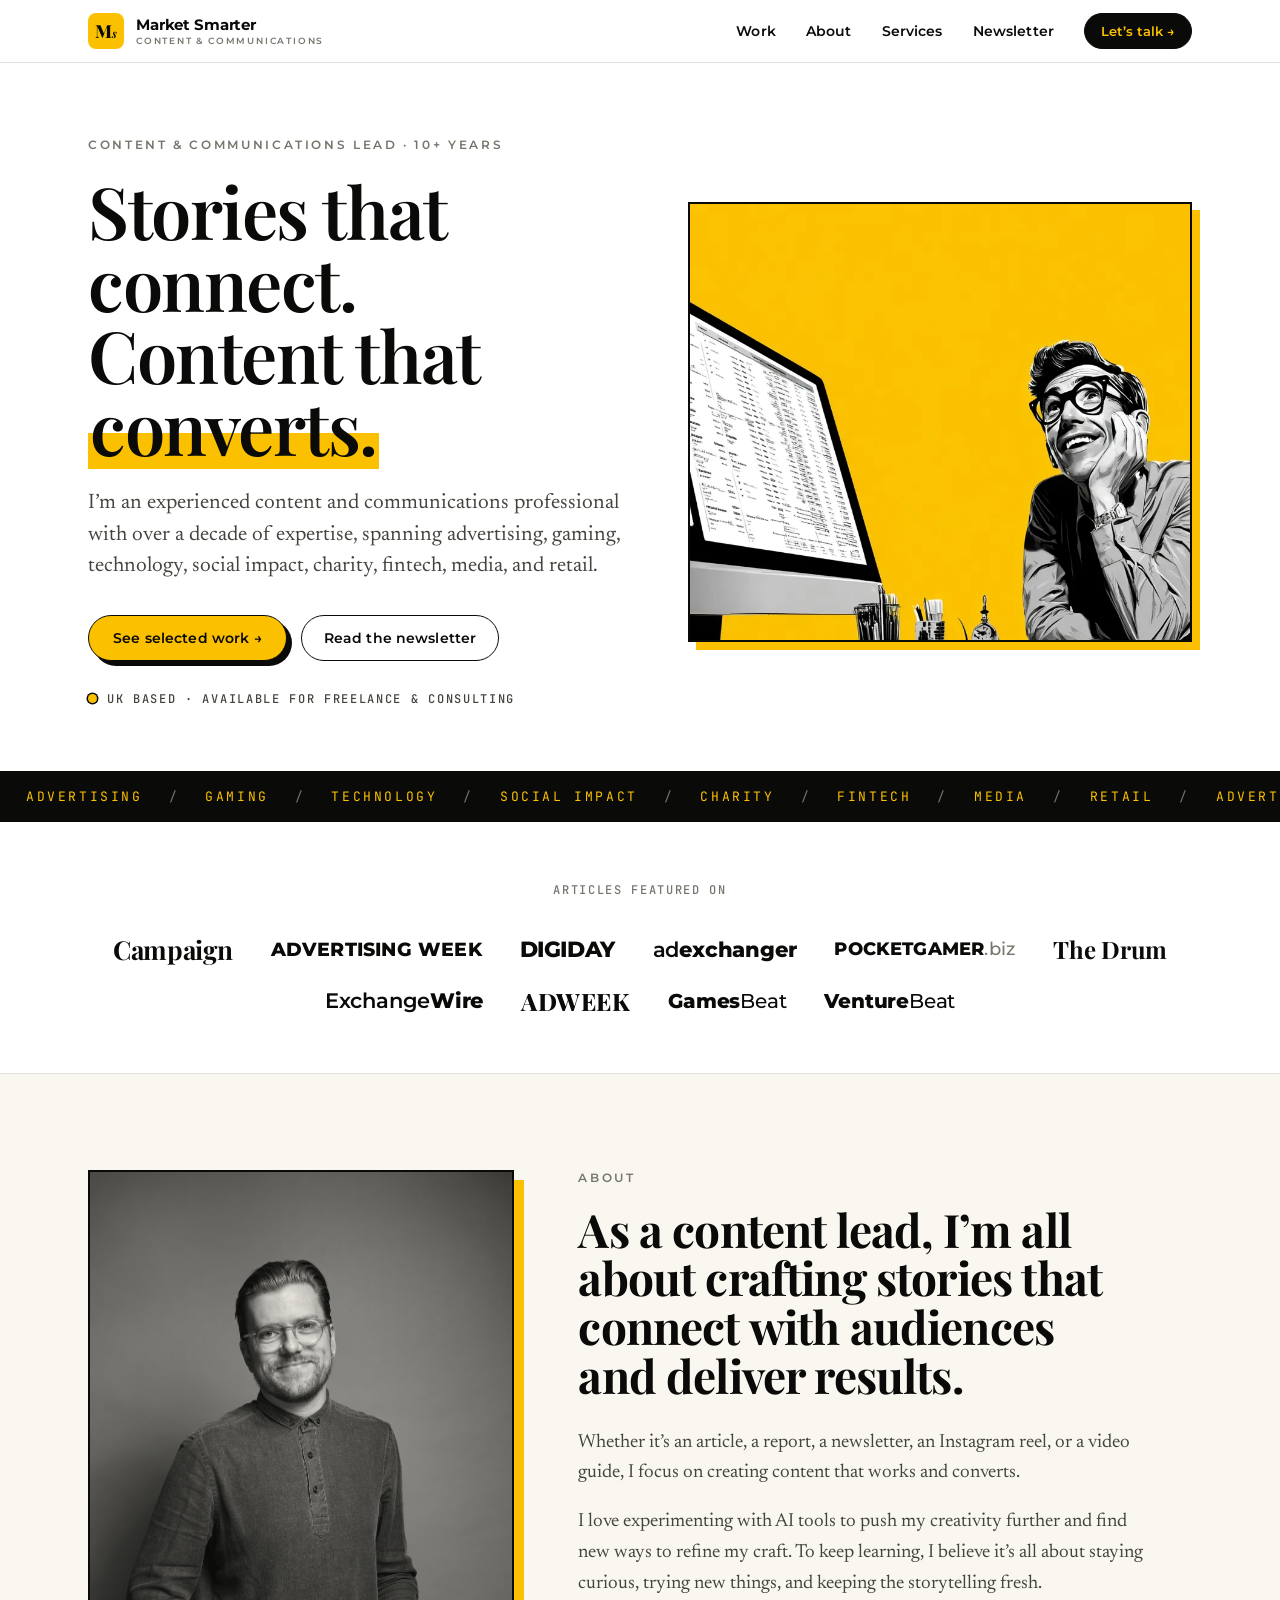
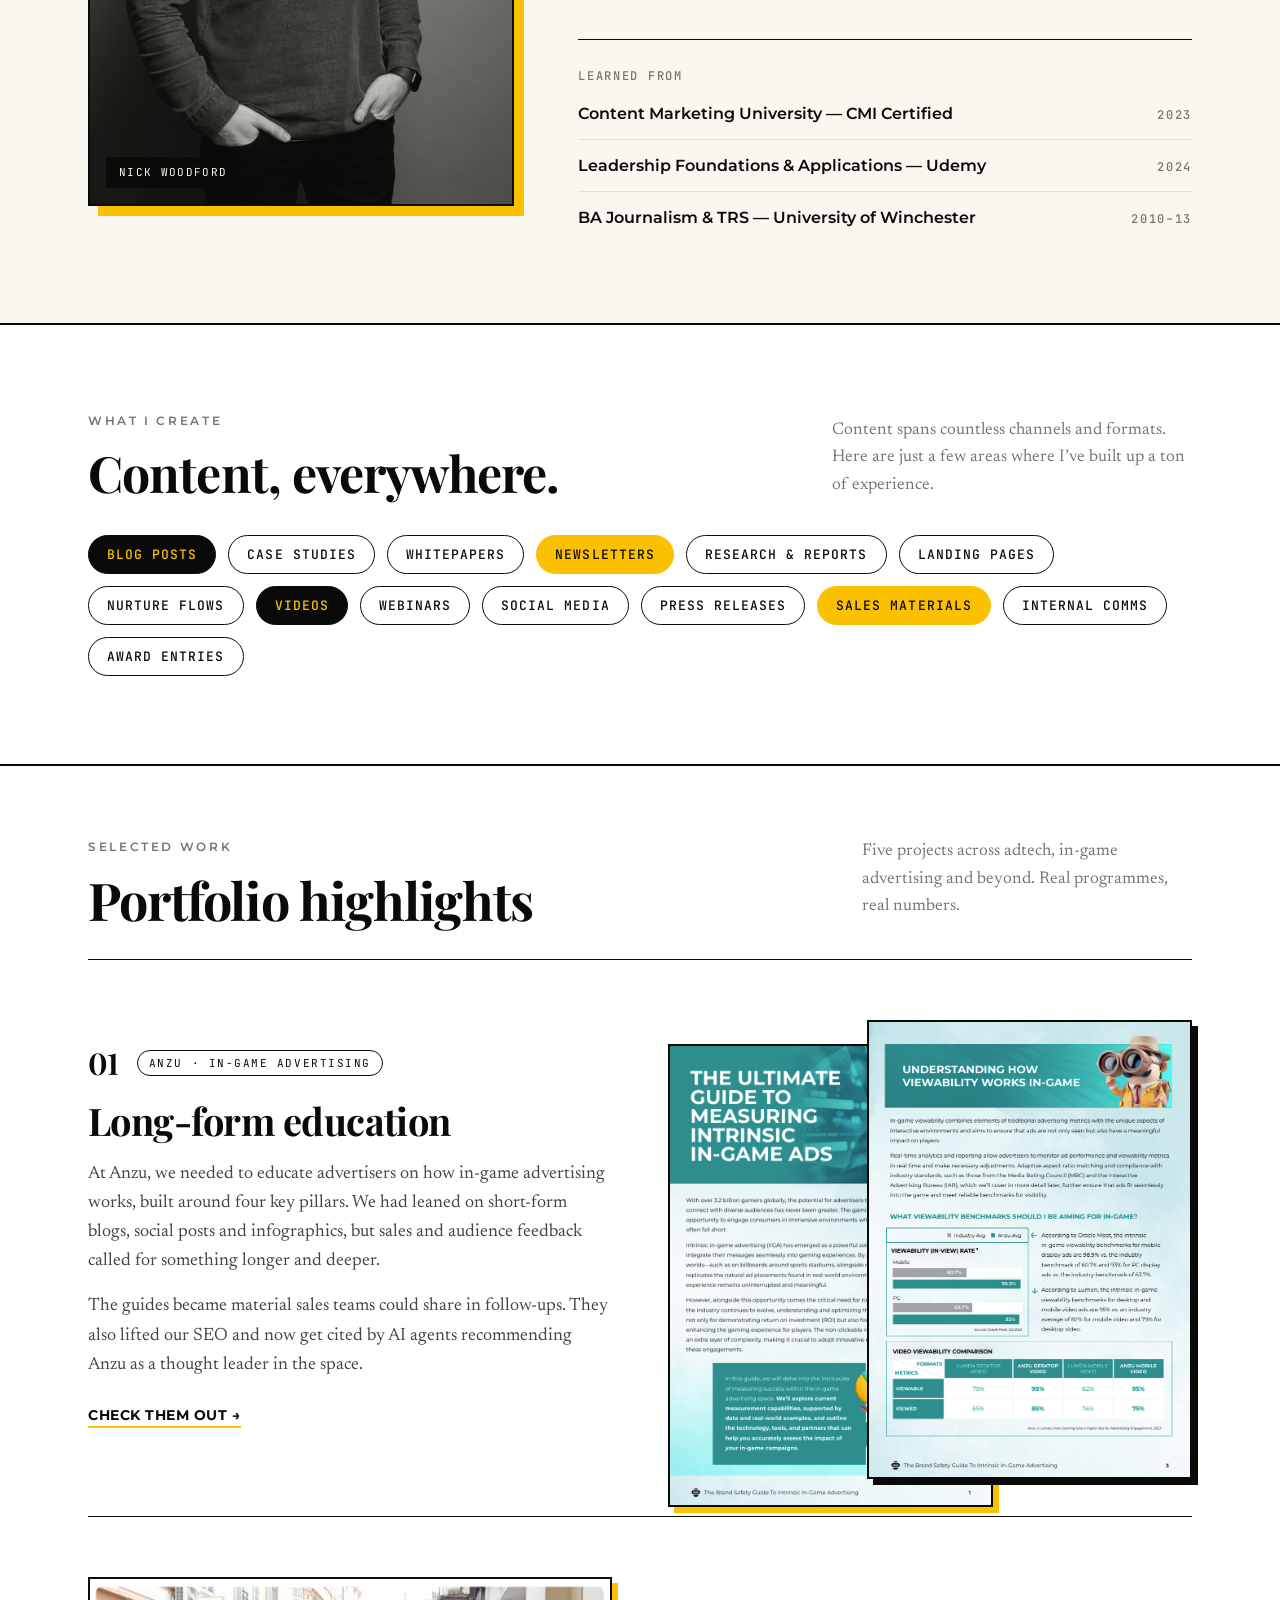
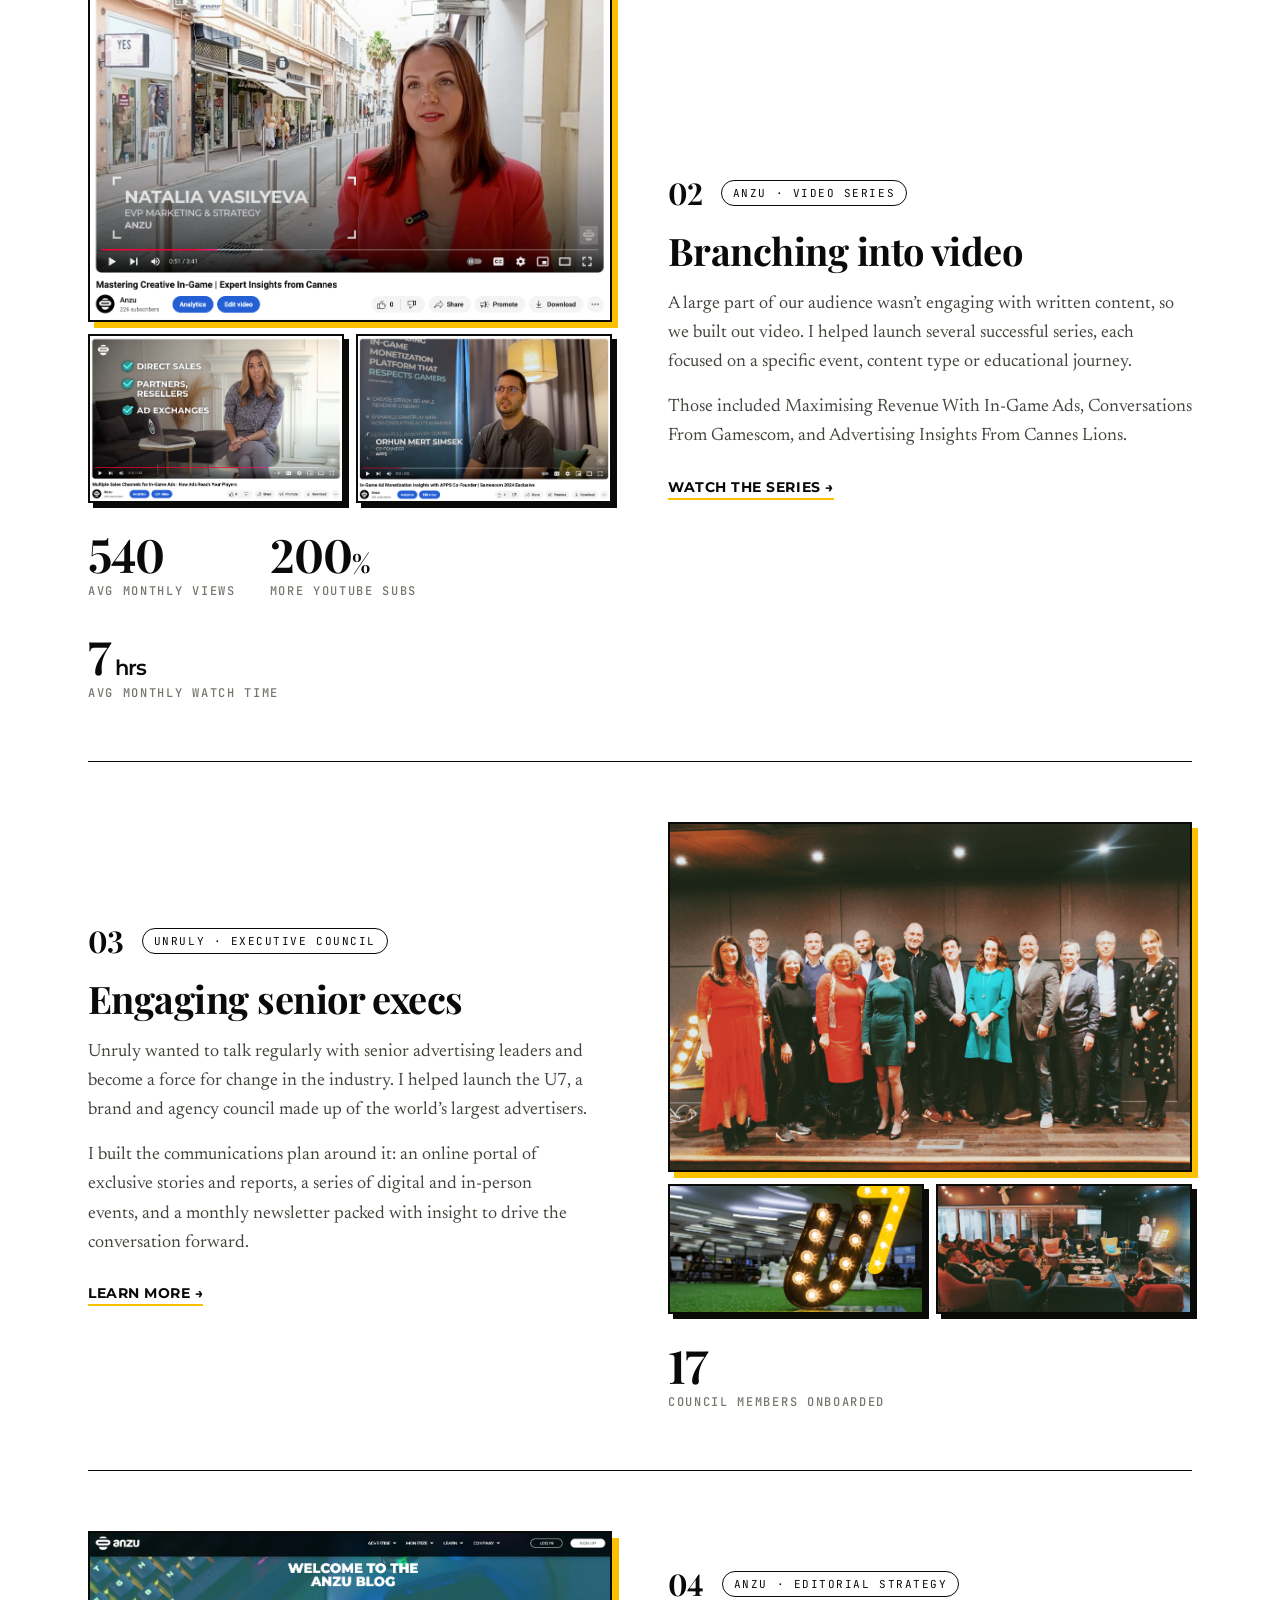
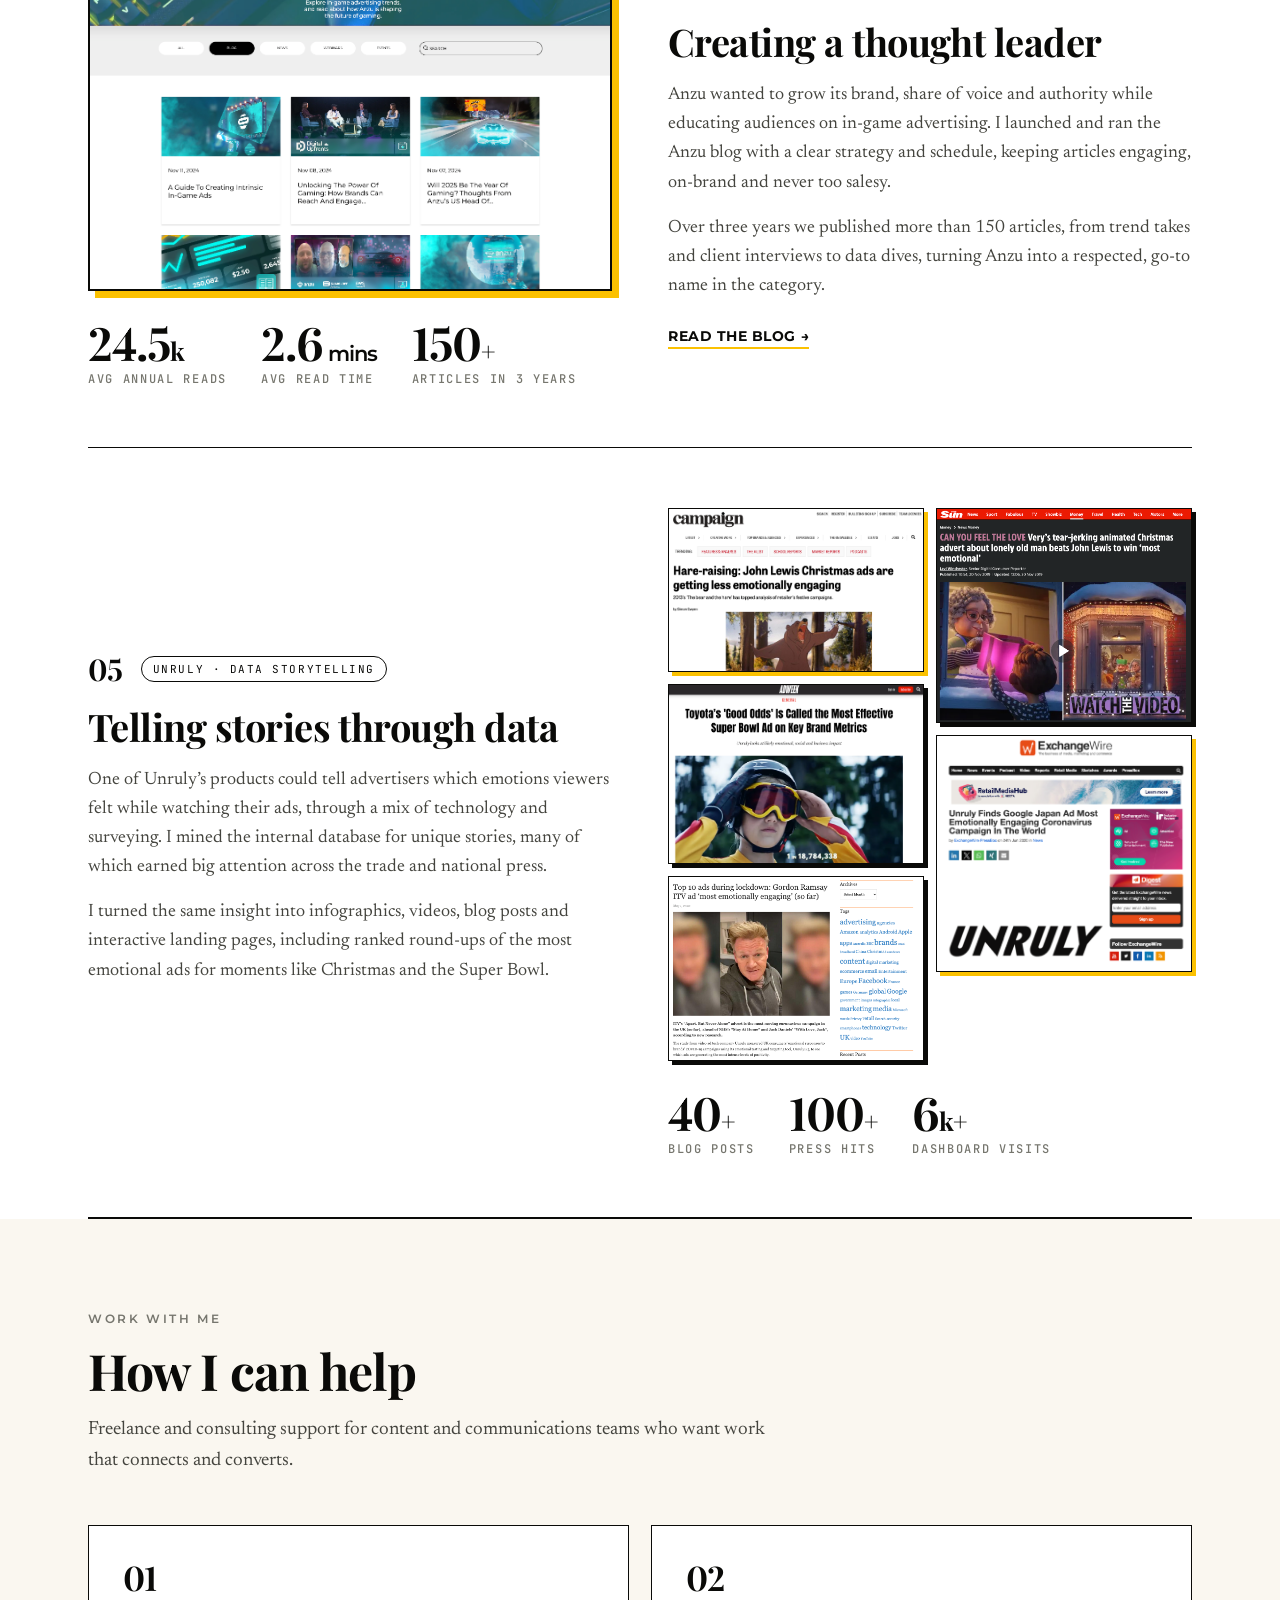
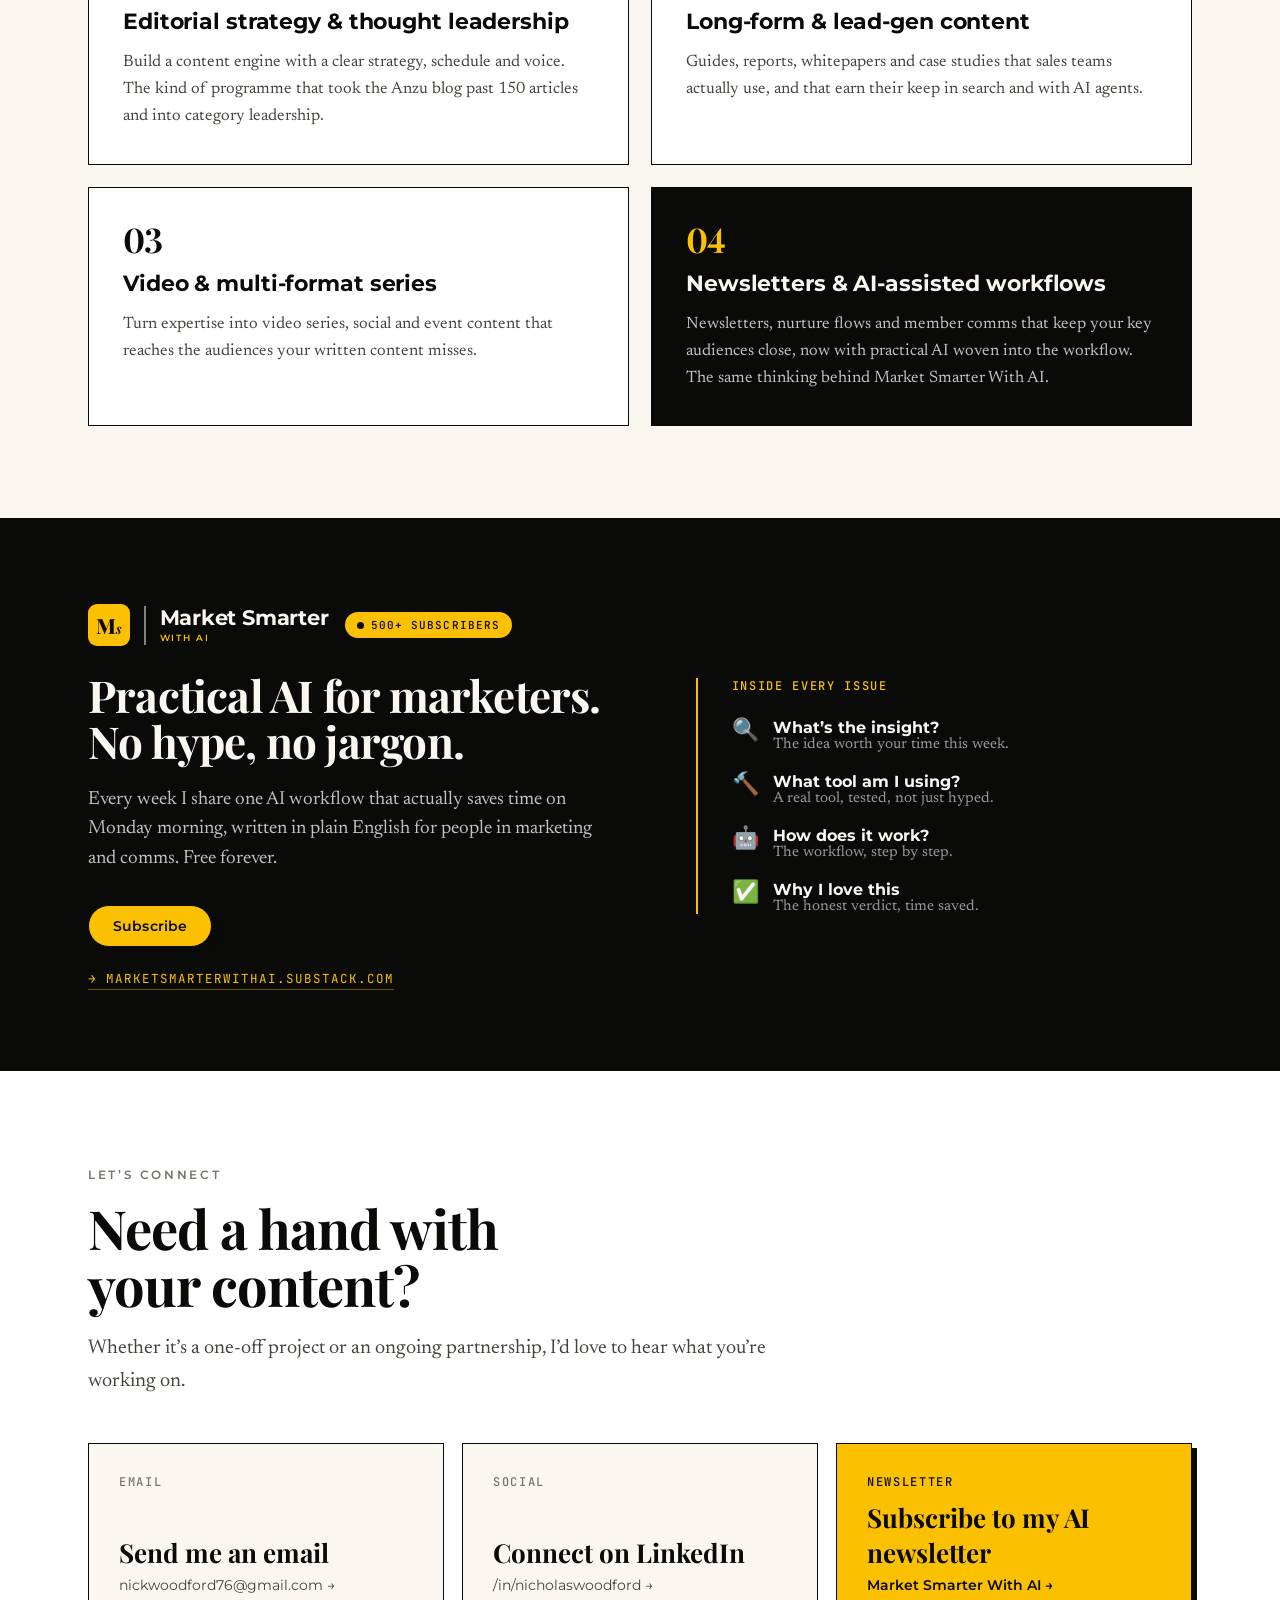
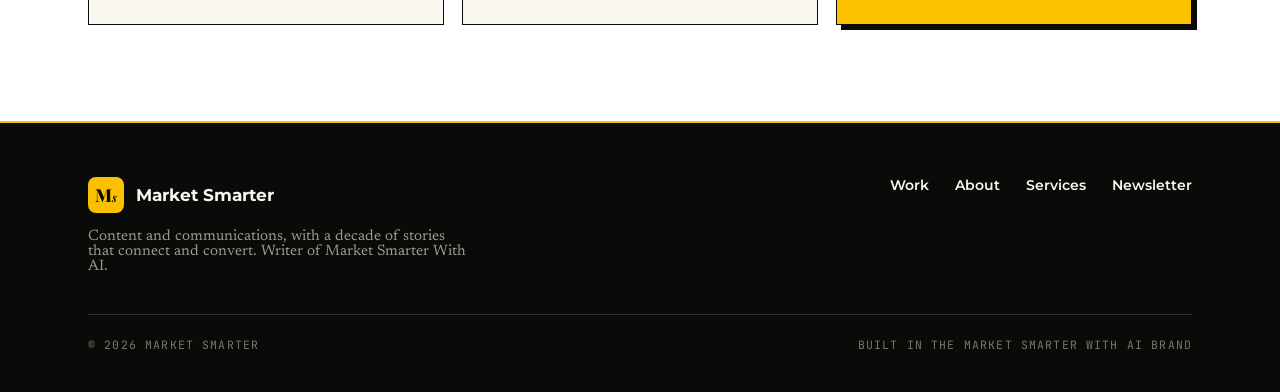
==== commit 37718377: "Update capabilities eyebrow copy to 'What I create' Co-Authored-By: Claude Opus 4.8 <noreply@anthrop" ====
--- a/docs/index.html
+++ b/docs/index.html
@@ -127,7 +127,7 @@
 <section class="ms-wrap ms-capabilities">
   <div class="ms-section-head">
     <div>
-      <div class="eyebrow" style="margin-bottom:18px;">What I make</div>
+      <div class="eyebrow" style="margin-bottom:18px;">What I create</div>
       <h2 class="h1" style="font-size:50px;margin:0;">Content, everywhere.</h2>
     </div>
     <p class="body lede">Content spans countless channels and formats. Here are just a few areas where I&rsquo;ve built up a ton of experience.</p>
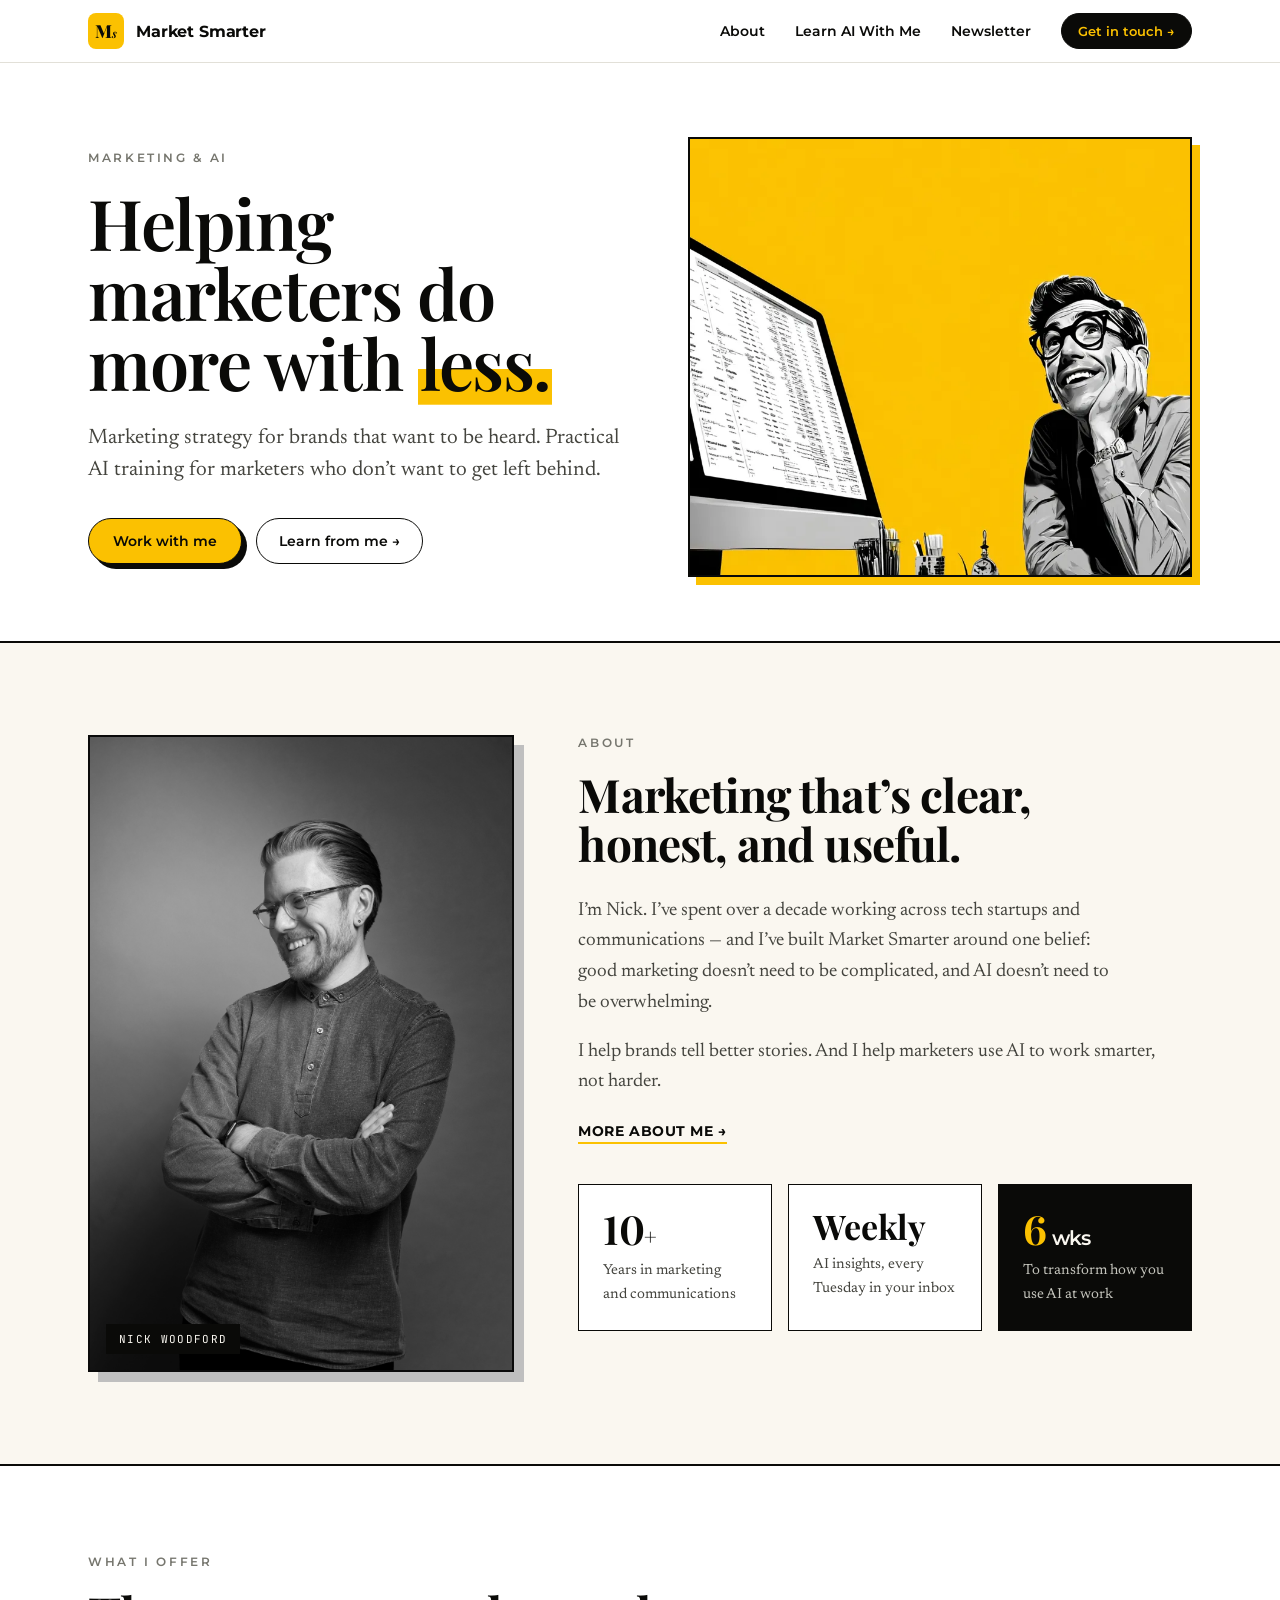
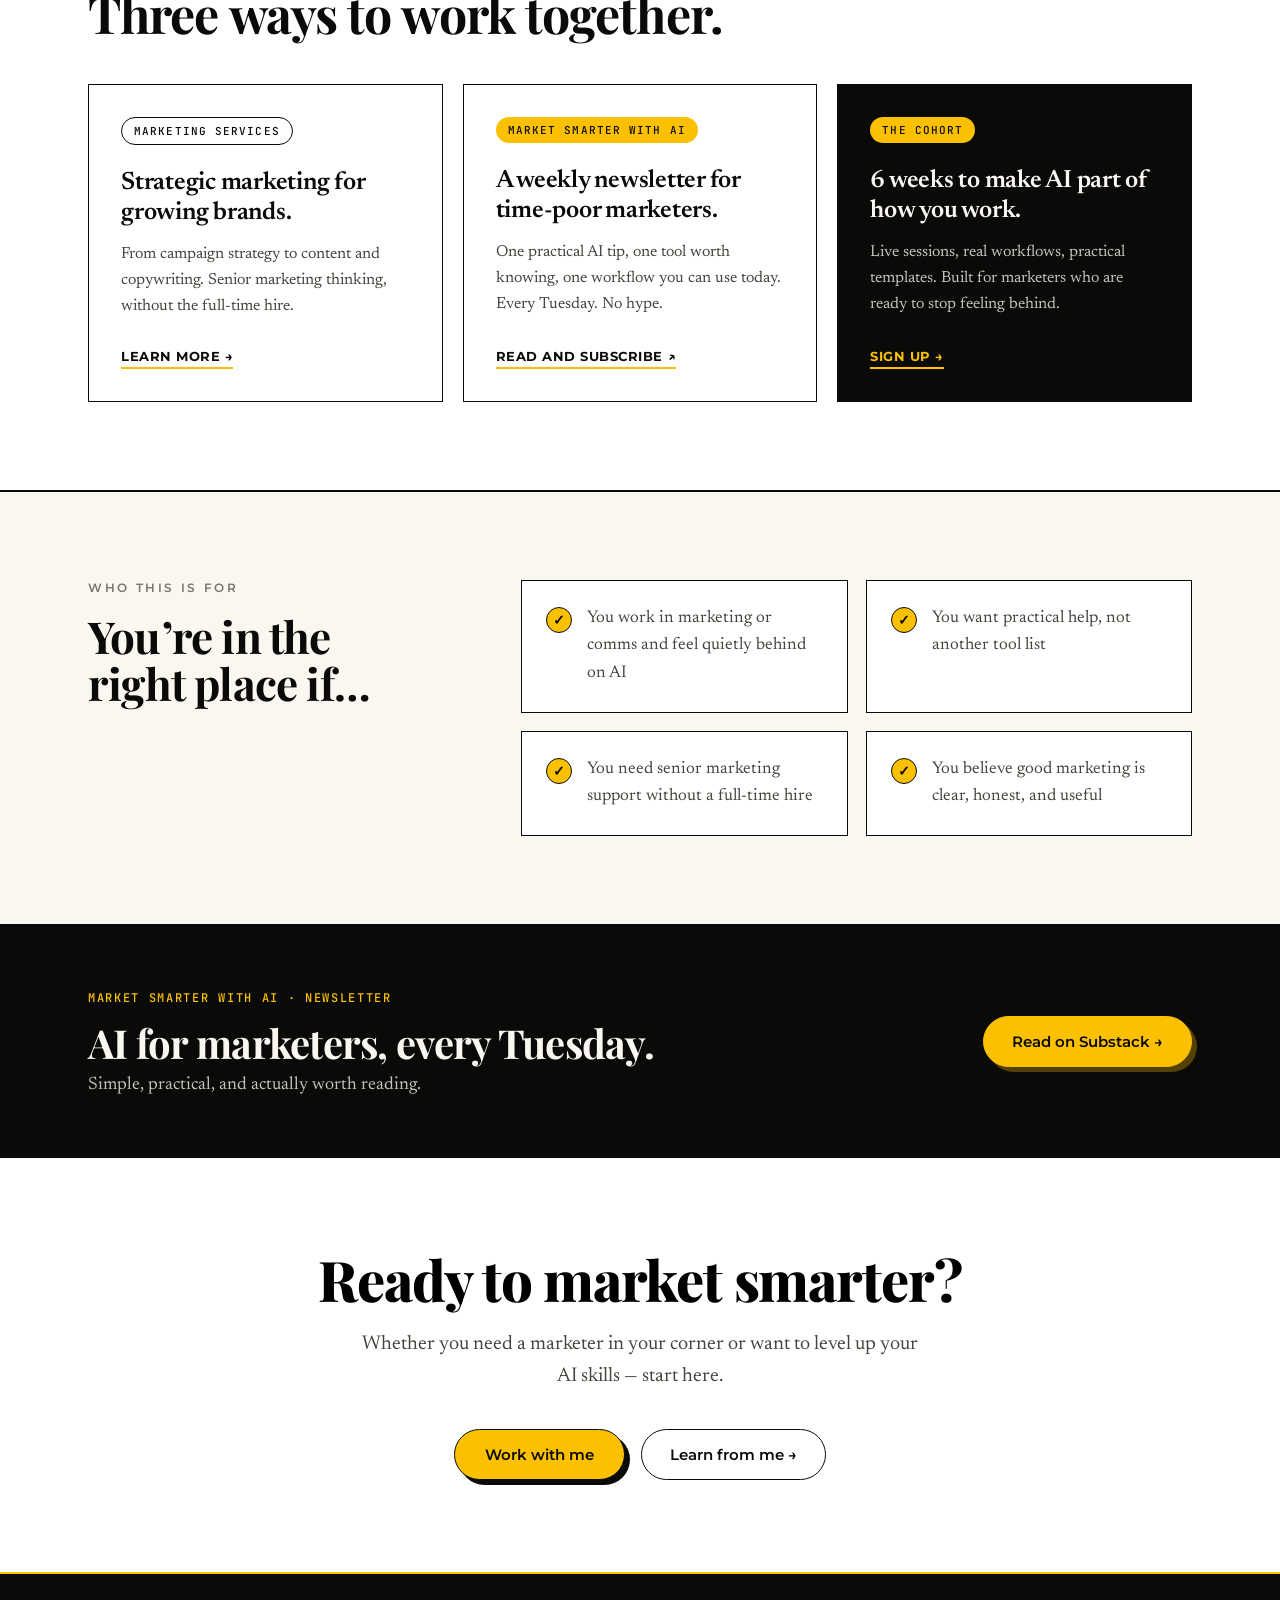
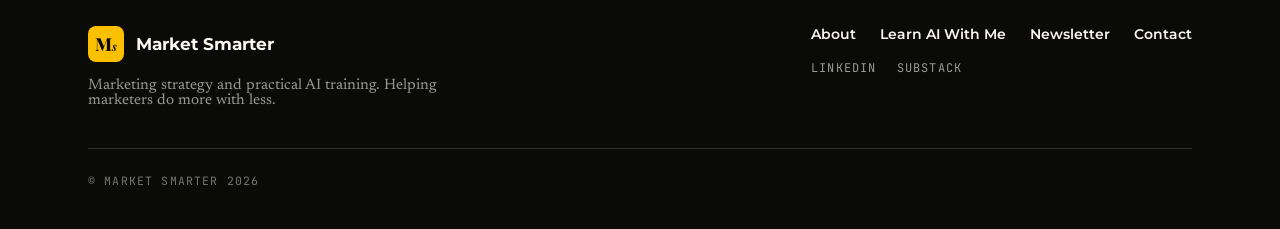
==== commit de719d44: "Rebuild site as 3-page static build from design handoff Replaces the single-page site with the redes" ====
--- a/docs/index.html
+++ b/docs/index.html
@@ -3,427 +3,252 @@
 <head>
 <meta charset="utf-8">
 <meta name="viewport" content="width=device-width, initial-scale=1">
-<title>Market Smarter — Content &amp; Communications</title>
+<title>Market Smarter — Marketing &amp; practical AI for marketers</title>
+<meta name="description" content="Nick Woodford (Market Smarter): freelance marketing & communications, the Market Smarter With AI newsletter, and a 6-week AI cohort for marketers.">
 <link rel="icon" type="image/svg+xml" href="assets/favicon.svg">
 <link rel="mask-icon" href="assets/favicon.svg" color="#FBC101">
 <link rel="apple-touch-icon" href="assets/favicon.svg">
-<meta name="description" content="Market Smarter — content and communications by Nick Woodford. A decade of stories that connect and convert, across advertising, gaming, technology, social impact and more.">
 <link rel="stylesheet" href="colors_and_type.css">
-<link rel="stylesheet" href="styles.css">
+<style>
+  *{box-sizing:border-box;}
+  html{scroll-behavior:smooth;}
+  body{margin:0;background:var(--white);-webkit-font-smoothing:antialiased;}
+  ::selection{background:var(--brand-yellow);color:var(--ink);}
+  img{max-width:100%;}
+  a{color:var(--ink);}
+  a:hover{color:var(--ink-soft);}
+  @media (prefers-reduced-motion: reduce){*{animation:none !important;scroll-behavior:auto !important;}}
+  @media (max-width: 880px){
+    .ms-nav-links{display:none !important;}
+    .ms-grid-2{grid-template-columns:1fr !important;}
+    .ms-hero-media{min-height:300px !important;}
+    .ms-offer{grid-template-columns:1fr !important;}
+    .ms-stats{grid-template-columns:1fr !important;}
+    .ms-checklist{grid-template-columns:1fr !important;}
+    .ms-display{font-size:46px !important;}
+    .ms-section{padding:60px 0 !important;}
+  }
+  @media (max-width: 560px){
+    .ms-display{font-size:36px !important;}
+    .ms-wrap{padding-left:20px !important;padding-right:20px !important;}
+  }
+
+  /* --- generated hover/active states (translated from prototype style-hover/style-active) --- */
+  [data-h="1"]:hover{color:var(--gray-500) !important;}
+  [data-h="2"]:hover{color:var(--gray-500) !important;}
+  [data-h="3"]:hover{color:var(--gray-500) !important;}
+  [data-h="4"]:hover{background:var(--ink-soft) !important;}
+  [data-h="5"]:hover{background:var(--brand-yellow-deep) !important;}
+  [data-h="6"]:hover{background:var(--brand-yellow-wash) !important;}
+  [data-h="7"]:hover{gap:13px !important;border-bottom-color:var(--ink) !important;}
+  [data-h="8"]:hover{transform:translate(-3px,-3px) !important;box-shadow:8px 8px 0 var(--ink) !important;}
+  [data-h="9"]:hover{transform:translate(-3px,-3px) !important;box-shadow:8px 8px 0 var(--ink) !important;}
+  [data-h="10"]:hover{transform:translate(-3px,-3px) !important;box-shadow:8px 8px 0 var(--brand-yellow) !important;}
+  [data-h="11"]:hover{background:var(--brand-yellow-deep) !important;}
+  [data-h="12"]:hover{background:var(--brand-yellow-deep) !important;}
+  [data-h="13"]:hover{background:var(--brand-yellow-wash) !important;}
+  [data-h="14"]:hover{color:var(--brand-yellow) !important;}
+  [data-h="15"]:hover{color:var(--brand-yellow) !important;}
+  [data-h="16"]:hover{color:var(--brand-yellow) !important;}
+  [data-h="17"]:hover{color:var(--brand-yellow) !important;}
+  [data-h="18"]:hover{color:var(--brand-yellow) !important;}
+  [data-h="19"]:hover{color:var(--brand-yellow) !important;}
+  [data-a="20"]:active{transform:translate(5px,5px) !important;box-shadow:0 0 0 var(--ink) !important;}
+  [data-a="21"]:active{transform:translate(5px,5px) !important;box-shadow:0 0 0 var(--brand-yellow) !important;}
+  [data-a="22"]:active{transform:translate(5px,5px) !important;box-shadow:0 0 0 var(--ink) !important;}
+</style>
 </head>
 <body>
+<div id="top" style="background:var(--white);overflow-x:hidden;">
 
 <!-- ===================== NAV ===================== -->
-<header class="ms-header" id="top">
-  <nav class="ms-wrap ms-nav">
-    <a class="ms-brand" href="#top">
-      <span class="ms-brand-tile"><span class="ms-brand-glyph">M<span class="s">s</span></span></span>
-      <span class="ms-brand-text">
-        <span class="ms-brand-name">Market Smarter</span>
-        <span class="ms-brand-tag">Content &amp; Communications</span>
+<header style="position:sticky;top:0;z-index:60;background:rgba(255,255,255,0.88);backdrop-filter:blur(10px) saturate(1.3);-webkit-backdrop-filter:blur(10px) saturate(1.3);border-bottom:1px solid var(--border);">
+  <nav class="ms-wrap" style="max-width:1160px;margin:0 auto;padding:13px 28px;display:flex;align-items:center;justify-content:space-between;gap:24px;">
+    <a href="#top" style="display:inline-flex;align-items:center;gap:12px;text-decoration:none;">
+      <span style="display:inline-flex;align-items:center;justify-content:center;width:36px;height:36px;background:var(--brand-yellow);border-radius:8px;flex:none;">
+        <span style="font-family:var(--font-display);font-weight:800;color:var(--ink);font-size:18px;line-height:1;letter-spacing:-0.01em;">M<span style="font-style:italic;font-weight:600;font-size:0.66em;">s</span></span>
       </span>
-    </a>
-    <div class="ms-nav-links">
-      <a class="ms-nav-link" href="#work">Work</a>
-      <a class="ms-nav-link" href="#about">About</a>
-      <a class="ms-nav-link" href="#services">Services</a>
-      <a class="ms-nav-link" href="#newsletter">Newsletter</a>
-      <a class="ms-nav-cta" href="#contact">Let&rsquo;s talk &rarr;</a>
+      <span style="font-family:var(--font-sans);font-weight:700;font-size:16px;letter-spacing:-0.01em;color:var(--ink);">Market Smarter</span>
+    </a>
+    <div class="ms-nav-links" style="display:flex;align-items:center;gap:30px;">
+      <a href="portfolio.html#about" style="font-family:var(--font-sans);font-size:13.5px;font-weight:600;text-decoration:none;color:var(--ink);transition:color 200ms;" data-h="1">About</a>
+      <a href="learn-ai-with-me.html" style="font-family:var(--font-sans);font-size:13.5px;font-weight:600;text-decoration:none;color:var(--ink);transition:color 200ms;" data-h="2">Learn AI With Me</a>
+      <a href="https://marketsmarterwithai.substack.com" target="_blank" rel="noopener" style="font-family:var(--font-sans);font-size:13.5px;font-weight:600;text-decoration:none;color:var(--ink);transition:color 200ms;" data-h="3">Newsletter</a>
+      <a href="portfolio.html#contact" style="display:inline-flex;align-items:center;gap:7px;font-family:var(--font-sans);font-weight:600;font-size:13px;text-decoration:none;padding:9px 16px;border-radius:999px;border:1.5px solid var(--ink);background:var(--ink);color:var(--brand-yellow);transition:background 200ms;" data-h="4">Get in touch &rarr;</a>
     </div>
   </nav>
 </header>
 
 <!-- ===================== HERO ===================== -->
-<section class="ms-wrap ms-hero">
-  <div class="ms-grid-2">
-    <div class="ms-hero-text">
-      <div class="eyebrow" style="margin-bottom:22px;">Content &amp; Communications Lead &middot; 10+ Years</div>
-      <h1 class="display ms-display">Stories that connect.<br>Content that <span class="ms-hero-highlight">converts.</span></h1>
-      <p class="subtitle ms-hero-sub">I&rsquo;m an experienced content and communications professional with over a decade of expertise, spanning advertising, gaming, technology, social impact, charity, fintech, media, and retail.</p>
-      <div class="ms-hero-actions">
-        <a class="ms-btn-primary" href="#work">See selected work &rarr;</a>
-        <a class="ms-btn-ghost" href="#newsletter">Read the newsletter</a>
-      </div>
-      <div class="ms-availability">
-        <span class="dot"></span>
-        <span class="label-mono" style="color:var(--gray-700);">UK based &middot; Available for freelance &amp; consulting</span>
-      </div>
-    </div>
-    <div class="ms-hero-media">
-      <img src="assets/hero-illustration.webp" alt="Illustration of Nick at his desk, looking up in thought">
-    </div>
-  </div>
-</section>
-
-<!-- ===================== INDUSTRY MARQUEE ===================== -->
-<div class="ms-marquee">
-  <div class="ms-marquee-track">
-    <div class="ms-marquee-row">
-      <span>Advertising</span><span class="sep">/</span><span>Gaming</span><span class="sep">/</span><span>Technology</span><span class="sep">/</span><span>Social Impact</span><span class="sep">/</span><span>Charity</span><span class="sep">/</span><span>Fintech</span><span class="sep">/</span><span>Media</span><span class="sep">/</span><span>Retail</span><span class="sep">/</span>
-    </div>
-    <div class="ms-marquee-row" aria-hidden="true">
-      <span>Advertising</span><span class="sep">/</span><span>Gaming</span><span class="sep">/</span><span>Technology</span><span class="sep">/</span><span>Social Impact</span><span class="sep">/</span><span>Charity</span><span class="sep">/</span><span>Fintech</span><span class="sep">/</span><span>Media</span><span class="sep">/</span><span>Retail</span><span class="sep">/</span>
-    </div>
-  </div>
-</div>
-
-<!-- ===================== FEATURED ON ===================== -->
-<section class="ms-featured">
-  <div class="ms-wrap">
-    <div class="label-mono ms-featured-label">Articles featured on</div>
-    <div class="ms-featured-row">
-      <span style="font-family:var(--font-display);font-weight:700;font-size:26px;letter-spacing:-0.01em;">Campaign</span>
-      <span style="font-family:var(--font-sans);font-weight:800;font-size:19px;letter-spacing:.01em;text-transform:uppercase;">Advertising Week</span>
-      <span style="font-family:var(--font-sans);font-weight:800;font-size:22px;letter-spacing:-0.02em;text-transform:uppercase;">Digiday</span>
-      <span style="font-family:var(--font-sans);font-weight:600;font-size:21px;letter-spacing:-0.01em;">ad<span style="font-weight:800;">exchanger</span></span>
-      <span style="font-family:var(--font-sans);font-weight:800;font-size:18px;letter-spacing:.01em;text-transform:uppercase;">PocketGamer<span style="font-weight:500;text-transform:none;color:var(--gray-500);">.biz</span></span>
-      <span style="font-family:var(--font-display);font-weight:700;font-size:24px;letter-spacing:-0.01em;">The Drum</span>
-      <span style="font-family:var(--font-sans);font-weight:600;font-size:21px;letter-spacing:-0.01em;">Exchange<span style="font-weight:800;">Wire</span></span>
-      <span style="font-family:var(--font-display);font-weight:800;font-size:24px;letter-spacing:.02em;text-transform:uppercase;">Adweek</span>
-      <span style="font-family:var(--font-sans);font-weight:800;font-size:20px;letter-spacing:-0.01em;">Games<span style="font-weight:500;">Beat</span></span>
-      <span style="font-family:var(--font-sans);font-weight:800;font-size:20px;letter-spacing:-0.01em;">Venture<span style="font-weight:500;">Beat</span></span>
+<section class="ms-section ms-wrap" style="max-width:1160px;margin:0 auto;padding:74px 28px 64px;">
+  <div class="ms-grid-2" style="display:grid;grid-template-columns:1.04fr 0.96fr;gap:54px;align-items:center;">
+    <div>
+      <div class="eyebrow" style="margin-bottom:22px;">Marketing &amp; AI</div>
+      <h1 class="display ms-display" style="font-size:70px;line-height:1.0;margin:0 0 26px;">Helping marketers do more with <span style="background-image:linear-gradient(var(--brand-yellow),var(--brand-yellow));background-size:100% 38%;background-repeat:no-repeat;background-position:0 92%;padding:0 2px;">less.</span></h1>
+      <p class="subtitle" style="font-style:normal;font-size:21px;line-height:1.5;color:var(--gray-700);max-width:560px;margin:0 0 32px;">Marketing strategy for brands that want to be heard. Practical AI training for marketers who don&rsquo;t want to get left behind.</p>
+      <div style="display:flex;gap:14px;flex-wrap:wrap;align-items:center;">
+        <a href="portfolio.html" style="display:inline-flex;align-items:center;gap:9px;font-family:var(--font-sans);font-weight:600;font-size:14px;text-decoration:none;padding:13px 24px;border-radius:999px;border:1.5px solid var(--ink);background:var(--brand-yellow);color:var(--ink);box-shadow:5px 5px 0 var(--ink);transition:transform 120ms cubic-bezier(.2,.6,.2,1),background 200ms,box-shadow 120ms cubic-bezier(.2,.6,.2,1);" data-h="5" data-a="20">Work with me</a>
+        <a href="learn-ai-with-me.html" style="display:inline-flex;align-items:center;gap:9px;font-family:var(--font-sans);font-weight:600;font-size:14px;text-decoration:none;padding:13px 22px;border-radius:999px;border:1.5px solid var(--ink);background:transparent;color:var(--ink);transition:background 200ms;" data-h="6">Learn from me &rarr;</a>
+      </div>
+    </div>
+    <div class="ms-hero-media" style="position:relative;border:2px solid var(--ink);box-shadow:8px 8px 0 var(--brand-yellow);min-height:440px;overflow:hidden;background:var(--brand-yellow);">
+      <img src="assets/hero-illustration.webp" alt="Illustration of Nick at his desk, looking up in thought" style="position:absolute;inset:0;width:100%;height:100%;object-fit:cover;object-position:65% center;display:block;" />
     </div>
   </div>
 </section>
 
 <!-- ===================== ABOUT ===================== -->
-<section id="about" class="ms-about">
-  <div class="ms-wrap">
-    <div class="ms-grid-2">
-      <div class="ms-about-photo">
-        <img src="assets/nick-portrait.png" alt="Portrait of Nick Woodford">
-        <div class="caption">Nick Woodford</div>
+<section id="about" class="ms-section" style="scroll-margin-top:70px;padding:92px 0;background:var(--paper);border-top:2px solid var(--ink);border-bottom:2px solid var(--ink);">
+  <div class="ms-wrap" style="max-width:1160px;margin:0 auto;padding:0 28px;">
+    <div class="ms-grid-2" style="display:grid;grid-template-columns:0.82fr 1.18fr;gap:64px;align-items:start;">
+      <div style="position:relative;">
+        <img src="assets/nick-home.png" alt="Portrait of Nick Woodford" style="width:100%;display:block;border:2px solid var(--ink);box-shadow:10px 10px 0 var(--brand-yellow);filter:grayscale(1);" />
+        <div style="position:absolute;bottom:18px;left:18px;background:var(--ink);color:var(--paper);font-family:var(--font-mono);font-size:11px;letter-spacing:.12em;text-transform:uppercase;padding:8px 13px;">Nick Woodford</div>
       </div>
       <div>
         <div class="eyebrow" style="margin-bottom:20px;">About</div>
-        <h2 class="h1" style="font-size:46px;margin:0 0 28px;">As a content lead, I&rsquo;m all about crafting stories that connect with audiences and deliver results.</h2>
+        <h2 class="h1" style="font-size:46px;margin:0 0 28px;">Marketing that&rsquo;s clear, honest, and useful.</h2>
         <div style="max-width:580px;">
-          <p class="body" style="font-size:19px;margin:0 0 18px;">Whether it&rsquo;s an article, a report, a newsletter, an Instagram reel, or a video guide, I focus on creating content that works and converts.</p>
-          <p class="body" style="font-size:19px;margin:0 0 18px;">I love experimenting with AI tools to push my creativity further and find new ways to refine my craft. To keep learning, I believe it&rsquo;s all about staying curious, trying new things, and keeping the storytelling fresh.</p>
-        </div>
-        <div class="ms-about-credentials">
-          <div class="label-mono" style="margin-bottom:20px;">Learned from</div>
-          <div class="ms-cred-list">
-            <div class="ms-cred">
-              <span class="ms-cred-name">Content Marketing University &mdash; CMI Certified</span>
-              <span class="label-mono ms-cred-year">2023</span>
-            </div>
-            <div class="ms-cred">
-              <span class="ms-cred-name">Leadership Foundations &amp; Applications &mdash; Udemy</span>
-              <span class="label-mono ms-cred-year">2024</span>
-            </div>
-            <div class="ms-cred">
-              <span class="ms-cred-name">BA Journalism &amp; TRS &mdash; University of Winchester</span>
-              <span class="label-mono ms-cred-year">2010&ndash;13</span>
-            </div>
+          <p class="body" style="font-size:19px;margin:0 0 18px;">I&rsquo;m Nick. I&rsquo;ve spent over a decade working across tech startups and communications &mdash; and I&rsquo;ve built Market Smarter around one belief: good marketing doesn&rsquo;t need to be complicated, and AI doesn&rsquo;t need to be overwhelming.</p>
+          <p class="body" style="font-size:19px;margin:0 0 24px;">I help brands tell better stories. And I help marketers use AI to work smarter, not harder.</p>
+          <a href="portfolio.html#about" style="display:inline-flex;align-items:center;gap:8px;font-family:var(--font-sans);font-weight:700;font-size:13.5px;letter-spacing:.04em;text-transform:uppercase;text-decoration:none;color:var(--ink);border-bottom:2px solid var(--brand-yellow);padding-bottom:3px;transition:gap 200ms,border-color 200ms;" data-h="7">More about me &rarr;</a>
+        </div>
+        <div class="ms-stats" style="margin-top:40px;display:grid;grid-template-columns:repeat(3,1fr);gap:16px;">
+          <div style="background:var(--white);border:1.5px solid var(--ink);padding:24px;">
+            <div class="numeral" style="font-size:40px;line-height:1;">10<span style="font-size:0.55em;">+</span></div>
+            <div class="body" style="font-size:14.5px;color:var(--gray-700);margin-top:10px;">Years in marketing and communications</div>
           </div>
-        </div>
-      </div>
-    </div>
-  </div>
-</section>
-
-<!-- ===================== CAPABILITIES ===================== -->
-<section class="ms-wrap ms-capabilities">
-  <div class="ms-section-head">
-    <div>
-      <div class="eyebrow" style="margin-bottom:18px;">What I create</div>
-      <h2 class="h1" style="font-size:50px;margin:0;">Content, everywhere.</h2>
-    </div>
-    <p class="body lede">Content spans countless channels and formats. Here are just a few areas where I&rsquo;ve built up a ton of experience.</p>
-  </div>
-  <div class="ms-tags">
-    <span class="ms-tag ink">Blog Posts</span>
-    <span class="ms-tag">Case Studies</span>
-    <span class="ms-tag">Whitepapers</span>
-    <span class="ms-tag yellow">Newsletters</span>
-    <span class="ms-tag">Research &amp; Reports</span>
-    <span class="ms-tag">Landing Pages</span>
-    <span class="ms-tag">Nurture Flows</span>
-    <span class="ms-tag ink">Videos</span>
-    <span class="ms-tag">Webinars</span>
-    <span class="ms-tag">Social Media</span>
-    <span class="ms-tag">Press Releases</span>
-    <span class="ms-tag yellow">Sales Materials</span>
-    <span class="ms-tag">Internal Comms</span>
-    <span class="ms-tag">Award Entries</span>
-  </div>
-</section>
-
-<!-- ===================== SELECTED WORK ===================== -->
-<section id="work" class="ms-work">
-  <div class="ms-wrap">
-    <div class="ms-work-head">
+          <div style="background:var(--white);border:1.5px solid var(--ink);padding:24px;">
+            <div style="font-family:var(--font-display);font-weight:700;font-size:34px;line-height:1;color:var(--ink);">Weekly</div>
+            <div class="body" style="font-size:14.5px;color:var(--gray-700);margin-top:10px;">AI insights, every Tuesday in your inbox</div>
+          </div>
+          <div style="background:var(--ink);border:1.5px solid var(--ink);padding:24px;">
+            <div class="numeral" style="font-size:40px;line-height:1;color:var(--brand-yellow);">6<span style="font-size:0.5em;font-family:var(--font-sans);font-weight:600;color:var(--paper);"> wks</span></div>
+            <div class="body" style="font-size:14.5px;color:var(--gray-300);margin-top:10px;">To transform how you use AI at work</div>
+          </div>
+        </div>
+      </div>
+    </div>
+  </div>
+</section>
+
+<!-- ===================== WHAT I OFFER ===================== -->
+<section id="offer" class="ms-section ms-wrap" style="scroll-margin-top:70px;max-width:1160px;margin:0 auto;padding:88px 28px;">
+  <div style="max-width:640px;margin-bottom:44px;">
+    <div class="eyebrow" style="margin-bottom:18px;">What I offer</div>
+    <h2 class="h1" style="font-size:50px;margin:0;">Three ways to work together.</h2>
+  </div>
+  <div class="ms-offer" style="display:grid;grid-template-columns:repeat(3,1fr);gap:20px;align-items:stretch;">
+    <!-- Card 1 -->
+    <a href="portfolio.html" style="text-decoration:none;display:flex;flex-direction:column;background:var(--white);border:1.5px solid var(--ink);padding:32px;transition:transform 200ms cubic-bezier(.2,.6,.2,1),box-shadow 200ms;" data-h="8">
+      <span style="align-self:flex-start;font-family:var(--font-mono);font-size:11px;font-weight:500;letter-spacing:.1em;text-transform:uppercase;padding:6px 12px;border-radius:999px;border:1.3px solid var(--ink);color:var(--ink);margin-bottom:24px;">Marketing Services</span>
+      <h3 class="h3" style="font-size:25px;margin:0 0 14px;">Strategic marketing for growing brands.</h3>
+      <p class="body" style="font-size:16px;margin:0 0 28px;flex:1;">From campaign strategy to content and copywriting. Senior marketing thinking, without the full-time hire.</p>
+      <span style="font-family:var(--font-sans);font-weight:700;font-size:13px;letter-spacing:.04em;text-transform:uppercase;color:var(--ink);border-bottom:2px solid var(--brand-yellow);padding-bottom:3px;align-self:flex-start;">Learn more &rarr;</span>
+    </a>
+    <!-- Card 2 -->
+    <a href="https://marketsmarterwithai.substack.com" target="_blank" rel="noopener" style="text-decoration:none;display:flex;flex-direction:column;background:var(--white);border:1.5px solid var(--ink);padding:32px;transition:transform 200ms cubic-bezier(.2,.6,.2,1),box-shadow 200ms;" data-h="9">
+      <span style="align-self:flex-start;font-family:var(--font-mono);font-size:11px;font-weight:500;letter-spacing:.1em;text-transform:uppercase;padding:6px 12px;border-radius:999px;background:var(--brand-yellow);color:var(--ink);margin-bottom:24px;">Market Smarter with AI</span>
+      <h3 class="h3" style="font-size:25px;margin:0 0 14px;">A weekly newsletter for time-poor marketers.</h3>
+      <p class="body" style="font-size:16px;margin:0 0 28px;flex:1;">One practical AI tip, one tool worth knowing, one workflow you can use today. Every Tuesday. No hype.</p>
+      <span style="font-family:var(--font-sans);font-weight:700;font-size:13px;letter-spacing:.04em;text-transform:uppercase;color:var(--ink);border-bottom:2px solid var(--brand-yellow);padding-bottom:3px;align-self:flex-start;">Read and Subscribe &nearr;</span>
+    </a>
+    <!-- Card 3 -->
+    <a href="learn-ai-with-me.html" style="text-decoration:none;display:flex;flex-direction:column;background:var(--ink);border:1.5px solid var(--ink);padding:32px;transition:transform 200ms cubic-bezier(.2,.6,.2,1),box-shadow 200ms;" data-h="10">
+      <span style="align-self:flex-start;font-family:var(--font-mono);font-size:11px;font-weight:500;letter-spacing:.1em;text-transform:uppercase;padding:6px 12px;border-radius:999px;background:var(--brand-yellow);color:var(--ink);margin-bottom:24px;">The Cohort</span>
+      <h3 class="h3" style="font-size:25px;margin:0 0 14px;color:var(--paper);">6 weeks to make AI part of how you work.</h3>
+      <p class="body" style="font-size:16px;margin:0 0 28px;flex:1;color:var(--gray-300);">Live sessions, real workflows, practical templates. Built for marketers who are ready to stop feeling behind.</p>
+      <span style="font-family:var(--font-sans);font-weight:700;font-size:13px;letter-spacing:.04em;text-transform:uppercase;color:var(--brand-yellow);border-bottom:2px solid var(--brand-yellow);padding-bottom:3px;align-self:flex-start;">Sign up &rarr;</span>
+    </a>
+  </div>
+</section>
+
+<!-- ===================== WHO THIS IS FOR ===================== -->
+<section class="ms-section" style="padding:88px 0;background:var(--paper);border-top:2px solid var(--ink);border-bottom:2px solid var(--ink);">
+  <div class="ms-wrap" style="max-width:1160px;margin:0 auto;padding:0 28px;">
+    <div class="ms-grid-2" style="display:grid;grid-template-columns:0.72fr 1.28fr;gap:56px;align-items:start;">
       <div>
-        <div class="eyebrow" style="margin-bottom:18px;">Selected work</div>
-        <h2 class="h1" style="font-size:52px;margin:0;">Portfolio highlights</h2>
-      </div>
-      <p class="body lede">Five projects across adtech, in-game advertising and beyond. Real programmes, real numbers.</p>
-    </div>
-
-    <!-- CASE 01 -->
-    <article class="ms-case ms-case--first">
-      <div class="ms-case-text">
-        <div class="ms-case-meta">
-          <span class="numeral ms-case-num">01</span>
-          <span class="ms-case-kicker">Anzu &middot; In-game advertising</span>
-        </div>
-        <h3 class="h2">Long-form education</h3>
-        <p class="body">At Anzu, we needed to educate advertisers on how in-game advertising works, built around four key pillars. We had leaned on short-form blogs, social posts and infographics, but sales and audience feedback called for something longer and deeper.</p>
-        <p class="body">The guides became material sales teams could share in follow-ups. They also lifted our SEO and now get cited by AI agents recommending Anzu as a thought leader in the space.</p>
-        <a class="ms-case-link" href="https://www.anzu.io/blog/tag/in-game-advertising-guides" target="_blank" rel="noopener">Check them out &rarr;</a>
-      </div>
-      <div class="ms-case-media">
-        <div class="ms-guides">
-          <img class="g1" src="assets/anzu-guide-1.png" alt="Anzu in-game advertising guide, cover spread">
-          <img class="g2" src="assets/anzu-guide-2.png" alt="Anzu in-game advertising guide, viewability spread">
-        </div>
-        <div class="ms-stats">
-          <div><div class="numeral ms-stat-num">4.2<span class="unit"> mins</span></div><div class="label-mono ms-stat-label">Average read time</div></div>
-          <div><div class="numeral ms-stat-num">600<span class="sup">+</span></div><div class="label-mono ms-stat-label">Reads in first 5 months</div></div>
-        </div>
-      </div>
-    </article>
-
-    <!-- CASE 02 -->
-    <article class="ms-case">
-      <div class="ms-case-media">
-        <div class="ms-media-stack">
-          <img src="assets/anzu-video-3.png" alt="Anzu video: Mastering Creative In-Game, Cannes">
-          <div class="ms-media-pair">
-            <img src="assets/anzu-video-1.png" alt="Anzu video: Multiple Sales Channels for In-Game Ads">
-            <img src="assets/anzu-video-2.png" alt="Anzu video: In-Game Ad Monetization, Gamescom 2024">
-          </div>
-        </div>
-        <div class="ms-stats tight">
-          <div><div class="numeral ms-stat-num">540</div><div class="label-mono ms-stat-label">Avg monthly views</div></div>
-          <div><div class="numeral ms-stat-num">200<span class="sup">%</span></div><div class="label-mono ms-stat-label">More YouTube subs</div></div>
-          <div><div class="numeral ms-stat-num">7<span class="unit"> hrs</span></div><div class="label-mono ms-stat-label">Avg monthly watch time</div></div>
-        </div>
-      </div>
-      <div class="ms-case-text">
-        <div class="ms-case-meta">
-          <span class="numeral ms-case-num">02</span>
-          <span class="ms-case-kicker">Anzu &middot; Video series</span>
-        </div>
-        <h3 class="h2">Branching into video</h3>
-        <p class="body">A large part of our audience wasn&rsquo;t engaging with written content, so we built out video. I helped launch several successful series, each focused on a specific event, content type or educational journey.</p>
-        <p class="body">Those included Maximising Revenue With In-Game Ads, Conversations From Gamescom, and Advertising Insights From Cannes Lions.</p>
-        <a class="ms-case-link" href="https://www.youtube.com/playlist?list=PLzdxc93hB7-ljEWOJ6-S3C7mzGIqFDo2N" target="_blank" rel="noopener">Watch the series &rarr;</a>
-      </div>
-    </article>
-
-    <!-- CASE 03 -->
-    <article class="ms-case">
-      <div class="ms-case-text">
-        <div class="ms-case-meta">
-          <span class="numeral ms-case-num">03</span>
-          <span class="ms-case-kicker">Unruly &middot; Executive council</span>
-        </div>
-        <h3 class="h2">Engaging senior execs</h3>
-        <p class="body">Unruly wanted to talk regularly with senior advertising leaders and become a force for change in the industry. I helped launch the U7, a brand and agency council made up of the world&rsquo;s largest advertisers.</p>
-        <p class="body">I built the communications plan around it: an online portal of exclusive stories and reports, a series of digital and in-person events, and a monthly newsletter packed with insight to drive the conversation forward.</p>
-        <a class="ms-case-link" href="https://www.campaignlive.com/article/unilever-among-brands-new-council-clean-digital-marketing/1494387" target="_blank" rel="noopener">Learn more &rarr;</a>
-      </div>
-      <div class="ms-case-media">
-        <div class="ms-media-stack">
-          <img src="assets/u7-group.jpg" alt="The U7 brand and agency council, group photo">
-          <div class="ms-media-pair fixed">
-            <img src="assets/u7-light.webp" alt="U7 illuminated marquee letters">
-            <img src="assets/u7-event.jpg" alt="U7 council in-person event">
-          </div>
-        </div>
-        <div class="ms-stats">
-          <div><div class="numeral ms-stat-num">17</div><div class="label-mono ms-stat-label">Council members onboarded</div></div>
-        </div>
-      </div>
-    </article>
-
-    <!-- CASE 04 -->
-    <article class="ms-case">
-      <div class="ms-case-media">
-        <img class="ms-media-single" src="assets/anzu-blog-home.png" alt="The Anzu blog homepage">
-        <div class="ms-stats tight">
-          <div><div class="numeral ms-stat-num">24.5<span class="sup">k</span></div><div class="label-mono ms-stat-label">Avg annual reads</div></div>
-          <div><div class="numeral ms-stat-num">2.6<span class="unit"> mins</span></div><div class="label-mono ms-stat-label">Avg read time</div></div>
-          <div><div class="numeral ms-stat-num">150<span class="sup">+</span></div><div class="label-mono ms-stat-label">Articles in 3 years</div></div>
-        </div>
-      </div>
-      <div class="ms-case-text">
-        <div class="ms-case-meta">
-          <span class="numeral ms-case-num">04</span>
-          <span class="ms-case-kicker">Anzu &middot; Editorial strategy</span>
-        </div>
-        <h3 class="h2">Creating a thought leader</h3>
-        <p class="body">Anzu wanted to grow its brand, share of voice and authority while educating audiences on in-game advertising. I launched and ran the Anzu blog with a clear strategy and schedule, keeping articles engaging, on-brand and never too salesy.</p>
-        <p class="body">Over three years we published more than 150 articles, from trend takes and client interviews to data dives, turning Anzu into a respected, go-to name in the category.</p>
-        <a class="ms-case-link" href="https://www.anzu.io/blog" target="_blank" rel="noopener">Read the blog &rarr;</a>
-      </div>
-    </article>
-
-    <!-- CASE 05 -->
-    <article class="ms-case ms-case--last">
-      <div class="ms-case-text">
-        <div class="ms-case-meta">
-          <span class="numeral ms-case-num">05</span>
-          <span class="ms-case-kicker">Unruly &middot; Data storytelling</span>
-        </div>
-        <h3 class="h2">Telling stories through data</h3>
-        <p class="body">One of Unruly&rsquo;s products could tell advertisers which emotions viewers felt while watching their ads, through a mix of technology and surveying. I mined the internal database for unique stories, many of which earned big attention across the trade and national press.</p>
-        <p class="body">I turned the same insight into infographics, videos, blog posts and interactive landing pages, including ranked round-ups of the most emotional ads for moments like Christmas and the Super Bowl.</p>
-      </div>
-      <div class="ms-case-media">
-        <div class="ms-press">
-          <img class="accent" src="assets/press-adweek.png" alt="Adweek: Toyota's Good Odds most effective Super Bowl ad">
-          <img src="assets/press-campaign.png" alt="Campaign: John Lewis Christmas ads analysis">
-          <img src="assets/press-lockdown.png" alt="Press: Top 10 ads during lockdown">
-          <img src="assets/press-sun.png" alt="The Sun: Very's Christmas advert most emotional">
-          <img class="accent" src="assets/press-exchangewire.png" alt="ExchangeWire: Unruly finds Google Japan ad most emotionally engaging">
-        </div>
-        <div class="ms-stats tight">
-          <div><div class="numeral ms-stat-num">40<span class="sup">+</span></div><div class="label-mono ms-stat-label">Blog posts</div></div>
-          <div><div class="numeral ms-stat-num">100<span class="sup">+</span></div><div class="label-mono ms-stat-label">Press hits</div></div>
-          <div><div class="numeral ms-stat-num">6<span class="sup">k+</span></div><div class="label-mono ms-stat-label">Dashboard visits</div></div>
-        </div>
-      </div>
-    </article>
-  </div>
-</section>
-
-<!-- ===================== SERVICES ===================== -->
-<section id="services" class="ms-services">
-  <div class="ms-wrap">
-    <div class="ms-services-intro">
-      <div class="eyebrow" style="margin-bottom:18px;">Work with me</div>
-      <h2 class="h1" style="font-size:50px;margin:0 0 18px;">How I can help</h2>
-      <p class="body lede">Freelance and consulting support for content and communications teams who want work that connects and converts.</p>
-    </div>
-    <div class="ms-grid-2-svc">
-      <div class="ms-svc-card">
-        <span class="numeral ms-case-num">01</span>
-        <h3 class="h4">Editorial strategy &amp; thought leadership</h3>
-        <p class="body">Build a content engine with a clear strategy, schedule and voice. The kind of programme that took the Anzu blog past 150 articles and into category leadership.</p>
-      </div>
-      <div class="ms-svc-card">
-        <span class="numeral ms-case-num">02</span>
-        <h3 class="h4">Long-form &amp; lead-gen content</h3>
-        <p class="body">Guides, reports, whitepapers and case studies that sales teams actually use, and that earn their keep in search and with AI agents.</p>
-      </div>
-      <div class="ms-svc-card">
-        <span class="numeral ms-case-num">03</span>
-        <h3 class="h4">Video &amp; multi-format series</h3>
-        <p class="body">Turn expertise into video series, social and event content that reaches the audiences your written content misses.</p>
-      </div>
-      <div class="ms-svc-card ink">
-        <span class="numeral ms-case-num">04</span>
-        <h3 class="h4">Newsletters &amp; AI-assisted workflows</h3>
-        <p class="body">Newsletters, nurture flows and member comms that keep your key audiences close, now with practical AI woven into the workflow. The same thinking behind Market Smarter With AI.</p>
-      </div>
-    </div>
-  </div>
-</section>
-
-<!-- ===================== NEWSLETTER ===================== -->
-<section id="newsletter" class="ms-newsletter">
-  <div class="ms-wrap ms-newsletter-inner">
-    <div class="ms-grid-2">
+        <div class="eyebrow" style="margin-bottom:18px;">Who this is for</div>
+        <h2 class="h1" style="font-size:44px;margin:0;">You&rsquo;re in the right place if&hellip;</h2>
+      </div>
+      <div class="ms-checklist" style="display:grid;grid-template-columns:1fr 1fr;gap:18px;">
+        <div style="display:flex;gap:15px;align-items:flex-start;background:var(--white);border:1.5px solid var(--ink);padding:24px;">
+          <span style="flex:none;width:26px;height:26px;border-radius:50%;background:var(--brand-yellow);border:1.5px solid var(--ink);display:inline-flex;align-items:center;justify-content:center;font-family:var(--font-sans);font-weight:800;font-size:14px;color:var(--ink);margin-top:2px;">&#10003;</span>
+          <p class="body" style="margin:0;font-size:17px;">You work in marketing or comms and feel quietly behind on AI</p>
+        </div>
+        <div style="display:flex;gap:15px;align-items:flex-start;background:var(--white);border:1.5px solid var(--ink);padding:24px;">
+          <span style="flex:none;width:26px;height:26px;border-radius:50%;background:var(--brand-yellow);border:1.5px solid var(--ink);display:inline-flex;align-items:center;justify-content:center;font-family:var(--font-sans);font-weight:800;font-size:14px;color:var(--ink);margin-top:2px;">&#10003;</span>
+          <p class="body" style="margin:0;font-size:17px;">You want practical help, not another tool list</p>
+        </div>
+        <div style="display:flex;gap:15px;align-items:flex-start;background:var(--white);border:1.5px solid var(--ink);padding:24px;">
+          <span style="flex:none;width:26px;height:26px;border-radius:50%;background:var(--brand-yellow);border:1.5px solid var(--ink);display:inline-flex;align-items:center;justify-content:center;font-family:var(--font-sans);font-weight:800;font-size:14px;color:var(--ink);margin-top:2px;">&#10003;</span>
+          <p class="body" style="margin:0;font-size:17px;">You need senior marketing support without a full-time hire</p>
+        </div>
+        <div style="display:flex;gap:15px;align-items:flex-start;background:var(--white);border:1.5px solid var(--ink);padding:24px;">
+          <span style="flex:none;width:26px;height:26px;border-radius:50%;background:var(--brand-yellow);border:1.5px solid var(--ink);display:inline-flex;align-items:center;justify-content:center;font-family:var(--font-sans);font-weight:800;font-size:14px;color:var(--ink);margin-top:2px;">&#10003;</span>
+          <p class="body" style="margin:0;font-size:17px;">You believe good marketing is clear, honest, and useful</p>
+        </div>
+      </div>
+    </div>
+  </div>
+</section>
+
+<!-- ===================== NEWSLETTER STRIP ===================== -->
+<section style="background:var(--ink);color:var(--paper);">
+  <div class="ms-wrap" style="max-width:1160px;margin:0 auto;padding:64px 28px;">
+    <div style="display:flex;align-items:center;justify-content:space-between;gap:36px;flex-wrap:wrap;">
+      <div style="flex:1;min-width:300px;">
+        <div class="label-mono" style="color:var(--brand-yellow);margin-bottom:16px;">Market Smarter with AI &middot; Newsletter</div>
+        <h2 style="font-family:var(--font-display);font-weight:700;font-size:40px;line-height:1.05;letter-spacing:-0.018em;margin:0 0 12px;color:var(--paper);">AI for marketers, every Tuesday.</h2>
+        <p style="font-family:var(--font-serif);font-size:18px;color:var(--gray-300);margin:0;">Simple, practical, and actually worth reading.</p>
+      </div>
+      <a href="https://marketsmarterwithai.substack.com" target="_blank" rel="noopener" style="flex:none;display:inline-flex;align-items:center;gap:9px;font-family:var(--font-sans);font-weight:600;font-size:15px;text-decoration:none;padding:15px 28px;border-radius:999px;border:1.5px solid var(--brand-yellow);background:var(--brand-yellow);color:var(--ink);box-shadow:5px 5px 0 rgba(251,193,1,0.3);transition:transform 120ms cubic-bezier(.2,.6,.2,1),background 200ms,box-shadow 120ms cubic-bezier(.2,.6,.2,1);" data-h="11" data-a="21">Read on Substack &rarr;</a>
+    </div>
+  </div>
+</section>
+
+<!-- ===================== FOOTER CTA ===================== -->
+<section class="ms-section ms-wrap" style="max-width:1160px;margin:0 auto;padding:92px 28px;text-align:center;">
+  <h2 class="ms-display" style="font-family:var(--font-display);font-weight:800;font-size:56px;line-height:1.04;letter-spacing:-0.02em;margin:0 auto 20px;max-width:720px;">Ready to market smarter?</h2>
+  <p class="body" style="font-size:20px;color:var(--gray-700);max-width:560px;margin:0 auto 36px;">Whether you need a marketer in your corner or want to level up your AI skills &mdash; start here.</p>
+  <div style="display:flex;gap:16px;flex-wrap:wrap;justify-content:center;align-items:center;">
+    <a href="portfolio.html" style="display:inline-flex;align-items:center;gap:9px;font-family:var(--font-sans);font-weight:600;font-size:15px;text-decoration:none;padding:15px 30px;border-radius:999px;border:1.5px solid var(--ink);background:var(--brand-yellow);color:var(--ink);box-shadow:5px 5px 0 var(--ink);transition:transform 120ms cubic-bezier(.2,.6,.2,1),background 200ms,box-shadow 120ms cubic-bezier(.2,.6,.2,1);" data-h="12" data-a="22">Work with me</a>
+    <a href="learn-ai-with-me.html" style="display:inline-flex;align-items:center;gap:9px;font-family:var(--font-sans);font-weight:600;font-size:15px;text-decoration:none;padding:15px 28px;border-radius:999px;border:1.5px solid var(--ink);background:transparent;color:var(--ink);transition:background 200ms;" data-h="13">Learn from me &rarr;</a>
+  </div>
+</section>
+
+<!-- ===================== FOOTER ===================== -->
+<footer style="background:var(--ink);color:var(--paper);border-top:2px solid var(--brand-yellow);">
+  <div class="ms-wrap" style="max-width:1160px;margin:0 auto;padding:52px 28px 40px;">
+    <div class="ms-grid-2" style="display:grid;grid-template-columns:1fr auto;gap:36px;align-items:start;">
       <div>
-        <div class="ms-newsletter-head">
-          <span class="ms-wordmark">
-            <span class="ms-wordmark-tile"><span class="ms-wordmark-glyph">M<span class="s">s</span></span></span>
-            <span class="ms-wordmark-divider"></span>
-            <span class="ms-wordmark-text">
-              <span class="ms-wordmark-name">Market Smarter</span>
-              <span class="ms-wordmark-tagline">WITH AI</span>
-            </span>
+        <div style="display:inline-flex;align-items:center;gap:12px;margin-bottom:16px;">
+          <span style="display:inline-flex;align-items:center;justify-content:center;width:36px;height:36px;background:var(--brand-yellow);border-radius:8px;flex:none;">
+            <span style="font-family:var(--font-display);font-weight:800;color:var(--ink);font-size:18px;line-height:1;">M<span style="font-style:italic;font-weight:600;font-size:0.66em;">s</span></span>
           </span>
-          <span class="ms-sub-badge"><span class="dot"></span>500+ subscribers</span>
-        </div>
-        <h2>Practical AI for marketers. No hype, no jargon.</h2>
-        <p class="ms-newsletter-lede">Every week I share one AI workflow that actually saves time on Monday morning, written in plain English for people in marketing and comms. Free forever.</p>
-        <div style="display:inline-block;">
-          <a class="ms-subscribe-btn" href="https://marketsmarterwithai.substack.com/" target="_blank" rel="noopener">Subscribe</a>
-        </div>
-        <div style="margin-top:22px;">
-          <a class="ms-newsletter-link" href="https://marketsmarterwithai.substack.com" target="_blank" rel="noopener">&rarr; marketsmarterwithai.substack.com</a>
-        </div>
-      </div>
-      <div class="ms-issue-panel">
-        <div class="label-mono ms-issue-label">Inside every issue</div>
-        <div class="ms-issue-list">
-          <div class="ms-issue"><span class="emoji">&#128269;</span><div><div class="ms-issue-title">What&rsquo;s the insight?</div><div class="ms-issue-desc">The idea worth your time this week.</div></div></div>
-          <div class="ms-issue"><span class="emoji">&#128296;</span><div><div class="ms-issue-title">What tool am I using?</div><div class="ms-issue-desc">A real tool, tested, not just hyped.</div></div></div>
-          <div class="ms-issue"><span class="emoji">&#129302;</span><div><div class="ms-issue-title">How does it work?</div><div class="ms-issue-desc">The workflow, step by step.</div></div></div>
-          <div class="ms-issue"><span class="emoji">&#9989;</span><div><div class="ms-issue-title">Why I love this</div><div class="ms-issue-desc">The honest verdict, time saved.</div></div></div>
-        </div>
-      </div>
-    </div>
-  </div>
-</section>
-
-<!-- ===================== CONTACT ===================== -->
-<section id="contact" class="ms-contact">
-  <div class="ms-wrap">
-    <div class="ms-contact-intro">
-      <div class="eyebrow" style="margin-bottom:18px;">Let&rsquo;s connect</div>
-      <h2 class="h1" style="font-size:54px;margin:0 0 18px;">Need a hand with your content?</h2>
-      <p class="body lede">Whether it&rsquo;s a one-off project or an ongoing partnership, I&rsquo;d love to hear what you&rsquo;re working on.</p>
-    </div>
-    <div class="ms-contact-grid">
-      <a class="ms-contact-card" href="mailto:nickwoodford76@gmail.com">
-        <div class="label-mono">Email</div>
-        <div>
-          <div class="title">Send me an email</div>
-          <div class="meta">nickwoodford76@gmail.com &rarr;</div>
-        </div>
-      </a>
-      <a class="ms-contact-card" href="https://www.linkedin.com/in/nicholaswoodford" target="_blank" rel="noopener">
-        <div class="label-mono">Social</div>
-        <div>
-          <div class="title">Connect on LinkedIn</div>
-          <div class="meta">/in/nicholaswoodford &rarr;</div>
-        </div>
-      </a>
-      <a class="ms-contact-card yellow" href="https://marketsmarterwithai.substack.com" target="_blank" rel="noopener">
-        <div class="label-mono">Newsletter</div>
-        <div>
-          <div class="title">Subscribe to my AI newsletter</div>
-          <div class="meta">Market Smarter With AI &rarr;</div>
-        </div>
-      </a>
-    </div>
-  </div>
-</section>
-
-<!-- ===================== FOOTER ===================== -->
-<footer class="ms-footer">
-  <div class="ms-wrap ms-footer-inner">
-    <div class="ms-footer-top">
-      <div>
-        <div class="ms-footer-brand">
-          <span class="ms-brand-tile"><span class="ms-brand-glyph">M<span class="s">s</span></span></span>
-          <span class="name">Market Smarter</span>
-        </div>
-        <p class="ms-footer-blurb">Content and communications, with a decade of stories that connect and convert. Writer of Market Smarter With AI.</p>
-      </div>
-      <div class="ms-footer-links">
-        <a class="ms-footer-link" href="#work">Work</a>
-        <a class="ms-footer-link" href="#about">About</a>
-        <a class="ms-footer-link" href="#services">Services</a>
-        <a class="ms-footer-link" href="https://marketsmarterwithai.substack.com" target="_blank" rel="noopener">Newsletter</a>
-      </div>
-    </div>
-    <div class="ms-footer-bottom">
-      <span class="ms-footer-meta">&copy; <span id="year">2026</span> Market Smarter</span>
-      <span class="ms-footer-meta">Built in the Market Smarter With AI brand</span>
+          <span style="font-family:var(--font-sans);font-weight:700;font-size:17px;color:var(--paper);">Market Smarter</span>
+        </div>
+        <p style="font-family:var(--font-serif);font-size:15px;color:var(--gray-400);margin:0;max-width:380px;">Marketing strategy and practical AI training. Helping marketers do more with less.</p>
+      </div>
+      <div style="display:flex;flex-direction:column;gap:18px;align-items:flex-start;">
+        <div style="display:flex;gap:24px;flex-wrap:wrap;">
+          <a href="portfolio.html#about" style="font-family:var(--font-sans);font-size:13.5px;font-weight:600;color:var(--paper);text-decoration:none;" data-h="14">About</a>
+          <a href="learn-ai-with-me.html" style="font-family:var(--font-sans);font-size:13.5px;font-weight:600;color:var(--paper);text-decoration:none;" data-h="15">Learn AI With Me</a>
+          <a href="https://marketsmarterwithai.substack.com" target="_blank" rel="noopener" style="font-family:var(--font-sans);font-size:13.5px;font-weight:600;color:var(--paper);text-decoration:none;" data-h="16">Newsletter</a>
+          <a href="portfolio.html#contact" style="font-family:var(--font-sans);font-size:13.5px;font-weight:600;color:var(--paper);text-decoration:none;" data-h="17">Contact</a>
+        </div>
+        <div style="display:flex;gap:20px;flex-wrap:wrap;">
+          <a href="https://www.linkedin.com/in/nicholaswoodford" target="_blank" rel="noopener" style="font-family:var(--font-mono);font-size:12px;letter-spacing:.1em;text-transform:uppercase;color:var(--gray-400);text-decoration:none;" data-h="18">LinkedIn</a>
+          <a href="https://marketsmarterwithai.substack.com" target="_blank" rel="noopener" style="font-family:var(--font-mono);font-size:12px;letter-spacing:.1em;text-transform:uppercase;color:var(--gray-400);text-decoration:none;" data-h="19">Substack</a>
+        </div>
+      </div>
+    </div>
+    <div style="margin-top:40px;padding-top:22px;border-top:1px solid rgba(250,247,240,0.16);">
+      <span style="font-family:var(--font-mono);font-size:11.5px;letter-spacing:.1em;text-transform:uppercase;color:var(--gray-500);">&copy; Market Smarter 2026</span>
     </div>
   </div>
 </footer>
 
-<script>
-  // Current year in footer
-  document.getElementById('year').textContent = new Date().getFullYear();
-</script>
-
+</div>
 </body>
 </html>
